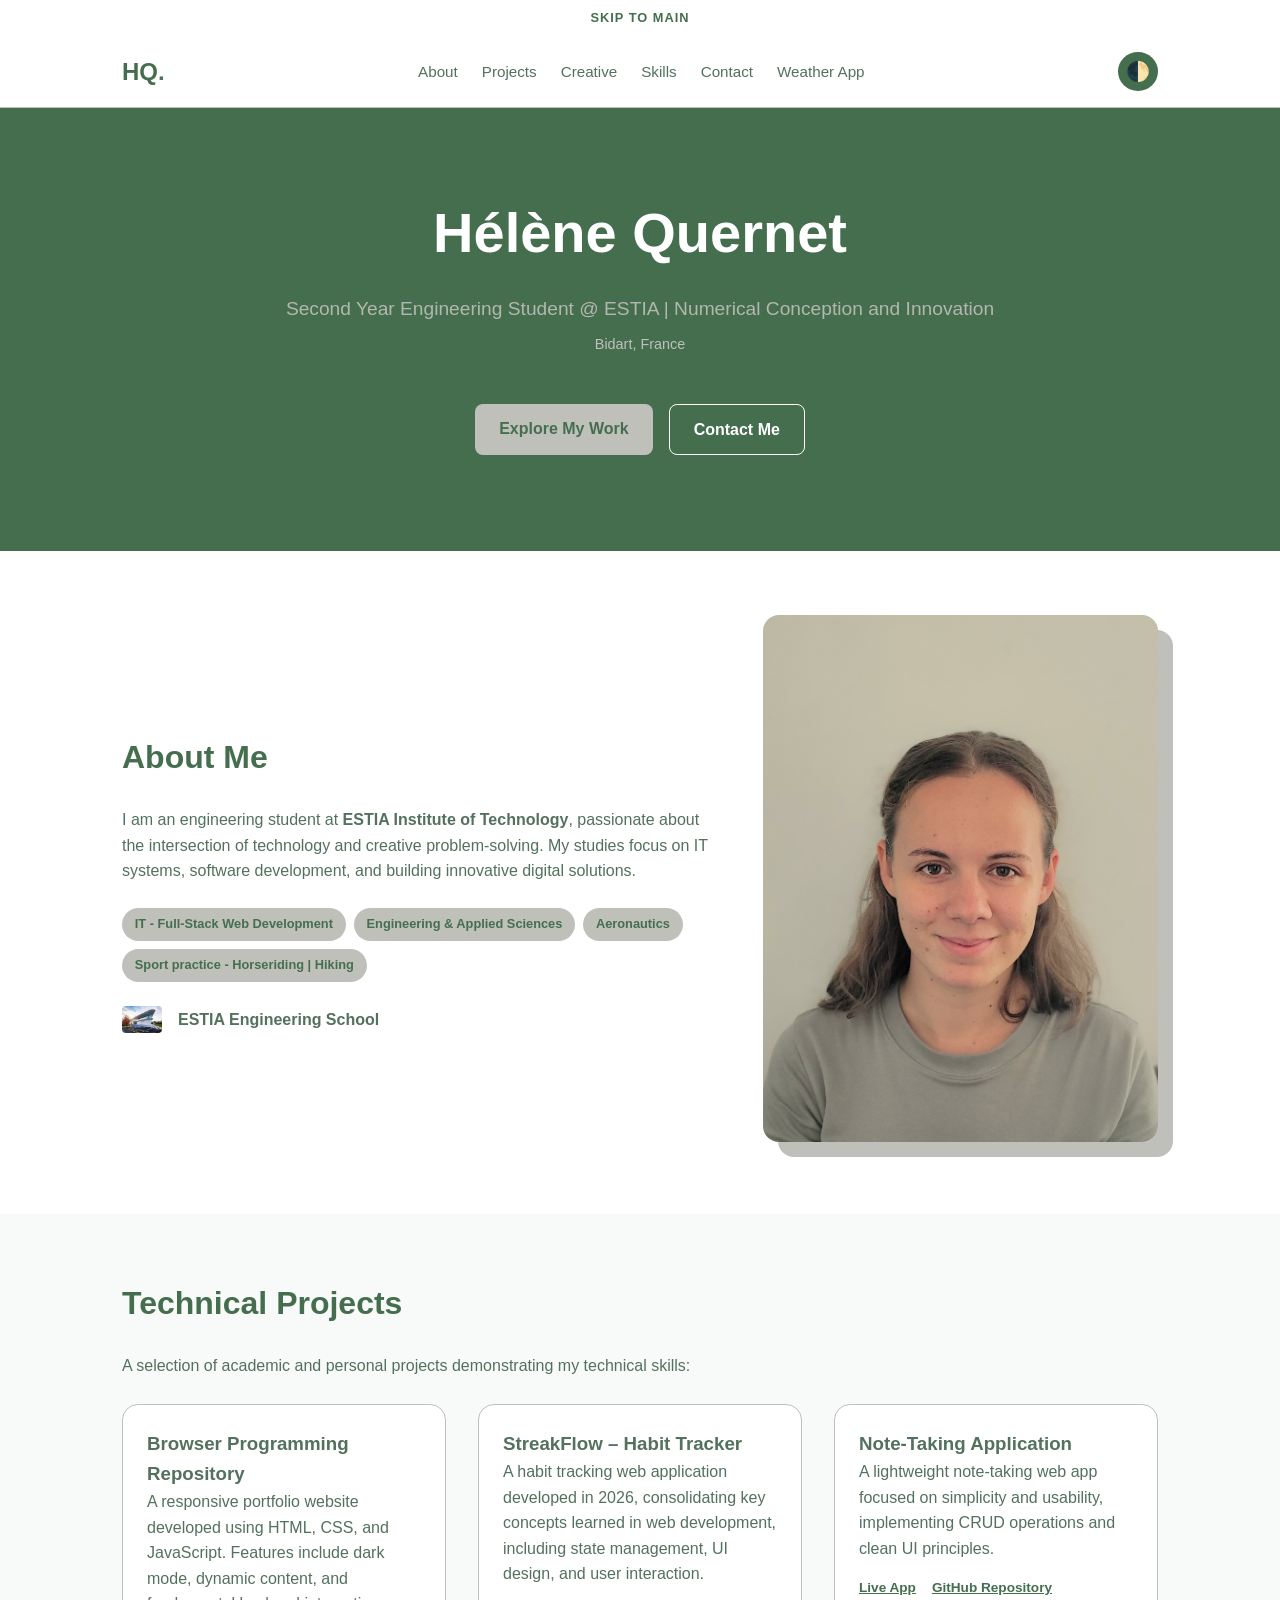
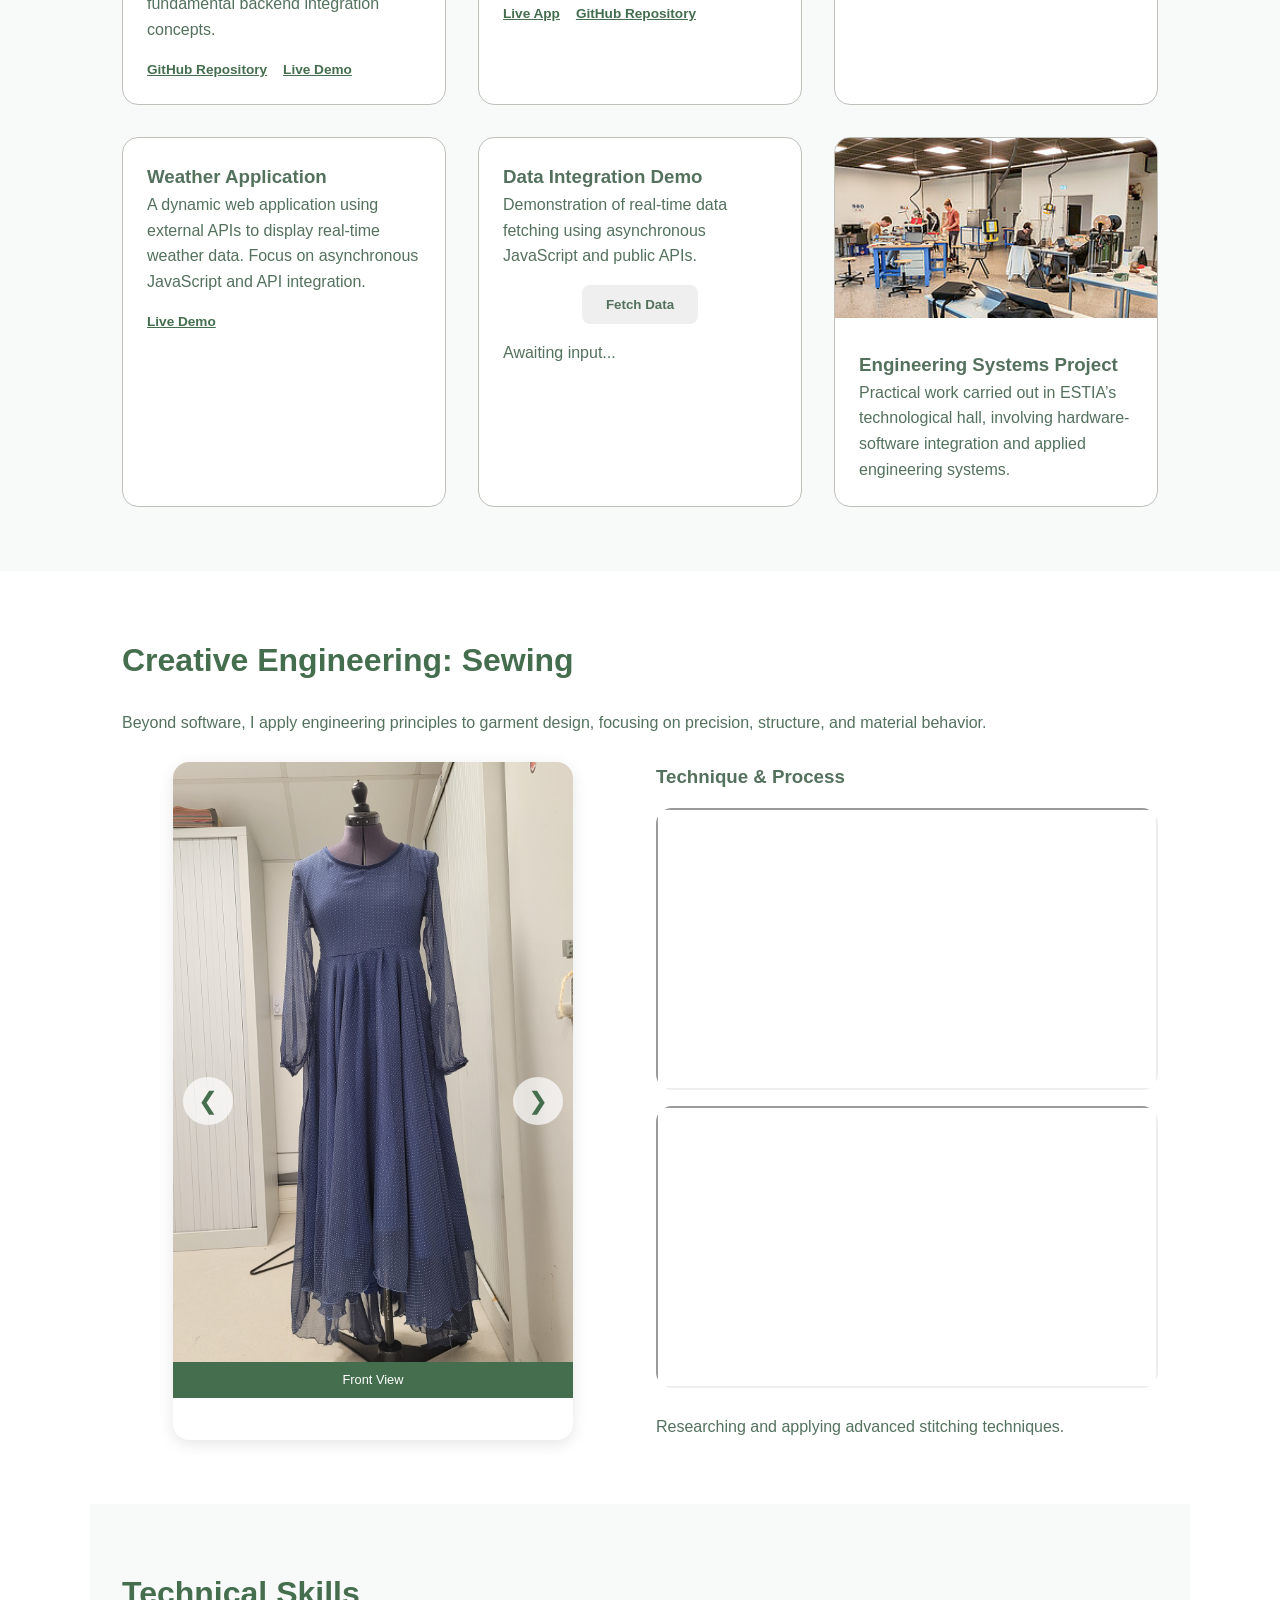
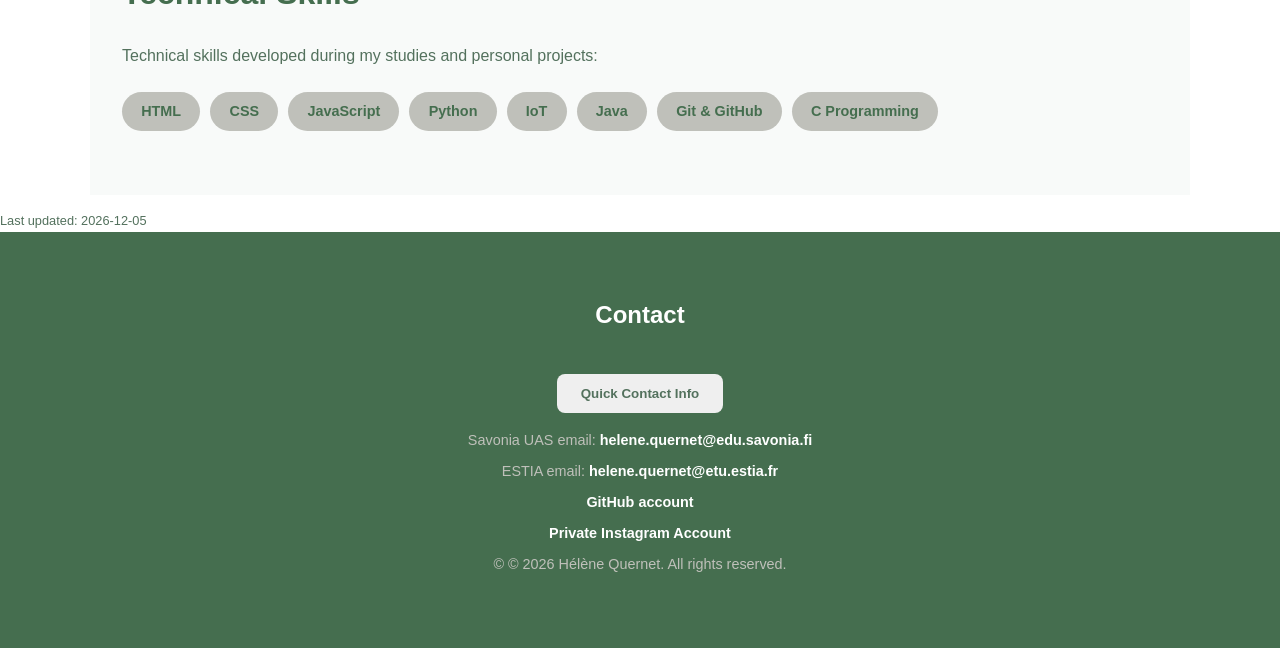
==== index.html @ babc6048 "complet portfoliot and weather app" ====
<!DOCTYPE html>
<html lang="en">
<head>
    <meta charset="UTF-8" />

    <meta name="viewport" content="width=device-width, initial-scale=1.0">

    <meta name="description" content="Portfolio of Hélène Quernet, Engineering student specializing in IT at ESTIA, France. Showcasing academic projects, software development, and creative work.">
    <meta name="author" content="Hélène Quernet">
    <meta name="keywords" content="engineering, IT, portfolio, software development, ESTIA, France">
    
    <link rel="stylesheet" href="style.css" />

    <title>Hélène Quernet - Portfolio</title>

</head>

<body>

    <a id="skipper" href="#main">Skip to Main</a>

    <nav class="navbar">
        <div class="nav-container">
            <a href="#" class="logo">HQ<span>.</span></a>
            <ul class="nav-links">
                <li><a href="#about">About</a></li>
                <li><a href="#projects">Projects</a></li>
                <li><a href="#creative">Creative</a></li>
                <li><a href="#skills">Skills</a></li>
                <li><a href="#contact">Contact</a></li>
                <li><a href="weather.html" class="nav-btn">Weather App</a></li>
            </ul>
            <button id="theme-toggle" aria-label="Toggle Dark Mode">
                <span class="mode-icon">🌓</span>
            </button>
        </div>
    </nav>

    <header class="hero">
        <div class="hero-content">
            <h1 class="fade-in">Hélène Quernet</h1>
            <p class="hero-subtitle">Second Year Engineering Student @ ESTIA | Numerical Conception and Innovation</p>
            <p class="hero-location">Bidart, France</p>
            <div class="hero-cta">
                <a href="#projects" class="btn btn-primary">Explore My Work</a>
                <a href="#contact" class="btn btn-secondary">Contact Me</a>
            </div>
        </div>
    </header>

    <main id="main">

        <!-- About Section -->
        <section id="about" class="container">
            <div class="section-grid">
                <div class="about-text">
                    <h2 class="section-title">About Me</h2>
                    <p>I am an engineering student at <strong>ESTIA Institute of Technology</strong>, passionate about the intersection of technology and creative problem-solving. My studies focus on IT systems, software development, and building innovative digital solutions.</p>
                    
                    <div class="interests-tags">
                        <span class="tag">IT - Full-Stack Web Development</span>
                        <span class="tag">Engineering & Applied Sciences</span>
                        <span class="tag">Aeronautics</span>
                        <span class="tag">Sport practice - Horseriding | Hiking</span>
                    </div>

                    <div class="education-info">
                        <a href="https://www.estia.fr/" target="_blank" class="school-link">
                            <img src="img/estia.jpeg" alt="ESTIA Logo" class="mini-logo">
                            <span>ESTIA Engineering School</span>
                        </a>
                    </div>
                </div>
                <div class="about-image">
                    <figure class="profile-frame">
                        <img src="img/profile.jpg" alt="Hélène Quernet - Professional Portrait">
                    </figure>
                </div>
            </div>
        </section>

        <!-- Projects Section (Technical) -->
        <section id="projects" class="bg-light">
            <div class="container">
                <h2 class="section-title">Technical Projects</h2>
                <p>A selection of academic and personal projects demonstrating my technical skills:</p><br>
                <div class="project-grid">
                    
                    <!-- GitHub Project -->
                    <article class="project-card">
                        <div class="project-info">
                            <h3>Browser Programming Repository</h3>
                            <p>A responsive portfolio website developed using HTML, CSS, and JavaScript. Features include dark mode, dynamic content, and fundamental backend integration concepts.</p>
                            <div class="project-links">
                                <a href="https://github.com/HeleneQ/browser-programming.git" class="link">GitHub Repository</a>
                                <a href="https://heleneq.github.io/browser-programming/" class="link">Live Demo</a>
                            </div>
                        </div>
                    </article>

                    <article class="project-card">
                        <div class="project-info">
                            <h3>StreakFlow – Habit Tracker</h3>
                            <p>A habit tracking web application developed in 2026, consolidating key concepts learned in web development, including state management, UI design, and user interaction.</p>
                            <div class="project-links">
                                <a href="https://streakflow-bay.vercel.app/" class="link">Live App</a>
                                <a href="https://github.com/HeleneQ/streakflow.git" class="link">GitHub Repository</a>
                            </div>
                        </div>
                    </article>

                    <article class="project-card">
                        <div class="project-info">
                            <h3>Note-Taking Application</h3>
                            <p>A lightweight note-taking web app focused on simplicity and usability, implementing CRUD operations and clean UI principles.</p>
                            <div class="project-links">
                                <a href="https://note-app-azure-phi.vercel.app/" class="link">Live App</a>
                                <a href="https://github.com/HeleneQ/note-app.git" class="link">GitHub Repository</a>
                            </div>
                        </div>
                    </article>

                    <article class="project-card">
                        <div class="project-info">
                            <h3>Weather Application</h3>
                            <p>A dynamic web application using external APIs to display real-time weather data. Focus on asynchronous JavaScript and API integration.</p>
                            <div class="project-links">
                                <a href="weather.html" class="link">Live Demo</a>
                            </div>
                        </div>
                    </article>

                    <!-- API Demo Project -->
                    <article class="project-card" id="data_demo">
                        <div class="project-info">
                            <h3>Data Integration Demo</h3>
                            <p>Demonstration of real-time data fetching using asynchronous JavaScript and public APIs.</p>
                            <button id="load_data" class="btn btn-data">Fetch Data</button>
                            <div id="output_container">
                                <p id="output_data">Awaiting input...</p>
                            </div>
                        </div>
                    </article>

                    <!-- Workspace/Engineering -->
                    <article class="project-card">
                        <img src="img/technological-hall.jpg" alt="Engineering workspace" class="card-img">
                        <div class="project-info">
                            <h3>Engineering Systems Project</h3>
                            <p>Practical work carried out in ESTIA’s technological hall, involving hardware-software integration and applied engineering systems.</p>
                        </div>
                    </article>
                </div>
            </div>
        </section>

        <!-- Creative Section (Sewing) -->
        <section id="creative" class="container">
            <h2 class="section-title">Creative Engineering: Sewing</h2>
            <p class="section-subtitle">Beyond software, I apply engineering principles to garment design, focusing on precision, structure, and material behavior.</p><br>
            
            <div class="creative-grid">
                <div class="carousel-container">
                    <div class="carousel-track">
                        <figure class="carousel-slide">
                            <img src="img/dress-front.jpg" alt="Custom polka dot dress - front view">
                            <figcaption>Front View</figcaption>
                        </figure>
                        <figure class="carousel-slide">
                            <img src="img/dress-left.jpg" alt="Custom polka dot dress - side detail">
                            <figcaption>Side Detail</figcaption>
                        </figure>
                        <figure class="carousel-slide">
                            <img src="img/dress-model.jpg" alt="Dress technical patern">
                            <figcaption>Technical Pattern</figcaption>
                        </figure>
                    </div>
                    
                    <!-- Carousel Navigation -->
                    <button class="carousel-btn prev" aria-label="Previous image">❮</button>
                    <button class="carousel-btn next" aria-label="Next image">❯</button>
                </div>
                
                <div class="video-showcase">
                    <h3>Technique & Process</h3>
                    <div class="video-wrapper">
                        <iframe src="https://www.youtube.com/embed/09NK2KpUlWE" title="Sewing Techniques: Biais" allowfullscreen></iframe>
                    </div>
                    <div class="video-wrapper">
                        <iframe src="https://www.youtube.com/embed/YX8mxEx_1k8" title="Sewing Techniques: Skirt" allowfullscreen></iframe>
                    </div>
                    <br><p class="caption">Researching and applying advanced stitching techniques.</p>
                </div>
            </div>
        </section>

    </main>

    <footer id="contact">
        <h2>Contact</h2>
        <button id="contact-btn" class="btn btn-contact">Quick Contact Info</button>
        <p>Savonia UAS email: <a href="mailto:helene.quernet@edu.savonia.fi">helene.quernet@edu.savonia.fi</a></p>
        <p>ESTIA email: <a href="mailto:helene.quernet@etu.estia.fr">helene.quernet@etu.estia.fr</a></p>
        <p><a href="https://github.com/HeleneQ">GitHub account</a></p>
        <p><a href="https://www.instagram.com/lelene.qrnt/">Private Instagram Account</a></p>
        <p>&copy; © 2026 Hélène Quernet. All rights reserved.</p>
    </footer>

    <script src="script.js"></script>

</body>
</html>
---- style.css ----
:root {
  --main-text: rgb(83, 113, 93);
  --main-back-color: rgb(69, 110, 79);
  --clear-text: rgb(191, 192, 186);
  --dark: rgb(20, 20, 30);
  --dark-text: rgb(200, 200, 210);
  --border: rgb(80, 80, 100);
  --white: #ffffff;
  --transition: all 0.3s ease;
}

* {
  box-sizing: border-box;
  margin: 0;
  padding: 0;
}

html {
  scroll-behavior: smooth;
}

body {
  font-family: 'Inter', -apple-system, BlinkMacSystemFont, "Segoe UI", Roboto, Helvetica, sans-serif;
  line-height: 1.6;
  color: var(--main-text);
  background-color: var(--white);
  transition: var(--transition);
}


#skipper {
  display: block;
  width: 100%;
  background: var(--white);
  color: var(--main-back-color);
  text-align: center;
  padding: 0.5rem 0;
  text-decoration: none;
  font-weight: bold;
  font-size: 0.8rem;
  text-transform: uppercase;
  letter-spacing: 1px;
  /*border-bottom: 2px solid var(--main-back-color);*/
  transition: var(--transition);
}

#skipper:hover {
  background: var(--main-back-color);
  color: var(--white);
}

/*Nav*/

.navbar {
  background: var(--white);
  border-bottom: 1px solid var(--clear-text);
  padding: 1rem 0;
  position: sticky;
  top: 0;
  z-index: 100;
  transition: var(--transition);
}

.nav-container {
  max-width: 1100px;
  margin: 0 auto;
  display: flex;
  justify-content: space-between;
  align-items: center;
  padding: 0 2rem;
}

.logo {
  font-size: 1.5rem;
  font-weight: 700;
  text-decoration: none;
  color: var(--main-back-color);
}

.logo span { 
    color: var(--main-text);
}

.nav-links {
  display: flex;
  list-style: none;
  gap: 1.5rem;
  align-items: center;
}

.nav-links a {
  text-decoration: none;
  color: var(--main-text);
  font-weight: 500;
  font-size: 0.95rem;
  transition: var(--transition);
}

.nav-links a:hover {
    color: var(--main-back-color);
}

/*Hero section*/

.hero {
  background: var(--main-back-color);
  color: var(--clear-text);
  padding: 5rem 2rem;
  text-align: center;
}

.hero h1 {
  font-size: 3.5rem;
  color: var(--white);
  margin-bottom: 1rem;
}

.hero-subtitle {
  font-size: 1.2rem;
  margin-bottom: 0.5rem;
  opacity: 0.9;
}

.hero-location {
    font-size: 0.9rem;
    margin-bottom: 2rem;
}

.hero-cta {
  display: flex;
  justify-content: center;
  gap: 1rem;
}

/*Btns*/

.btn {
  padding: 0.75rem 1.5rem;
  border-radius: 0.5rem;
  text-decoration: none;
  font-weight: 600;
  transition: var(--transition);
  display: inline-block;
  cursor: pointer;
  border: none;
  margin: 1rem 0;
  color:var(--main-text);
}

.btn-data {
  padding: 0.75rem 1.5rem;
  border-radius: 0.5rem;
  text-decoration: none;
  font-weight: 600;
  transition: var(--transition);
  display: block;
  cursor: pointer;
  border: none;
  margin: 1rem auto;
  color:var(--main-text);
}

.btn-primary {
  background: var(--clear-text);
  color: var(--main-back-color);
}

.btn-primary:hover {
  background: var(--white);
  transform: translateY(-2px);
}

.btn-secondary {
  background: transparent;
  color: var(--white);
  border: 1px solid var(--white);
}

.btn-secondary:hover {
  background: rgba(255, 255, 255, 0.1);
}

/*main*/

.container {
  max-width: 1100px;
  margin: 0 auto;
  padding: 4rem 2rem;
}

.section-title {
  font-size: 2rem;
  color: var(--main-back-color);
  margin-bottom: 1.5rem;
}

.bg-light {
    background-color: #f8faf9;
}

/*section grid*/

.section-grid {
  display: grid;
  grid-template-columns: 1.2fr 0.8fr;
  gap: 3rem;
  align-items: center;
}

.interests-tags {
  margin: 1.5rem 0;
  display: flex;
  flex-wrap: wrap;
  gap: 0.5rem;
}

.tag {
  background: var(--clear-text);
  color: var(--main-back-color);
  padding: 0.4rem 0.8rem;
  border-radius: 2rem;
  font-size: 0.8rem;
  font-weight: 600;
}

.school-link {
  display: flex;
  align-items: center;
  gap: 1rem;
  text-decoration: none;
  color: var(--main-text);
  font-weight: 600;
}

.mini-logo {
    width: 40px;
    border-radius: 4px;
}

.profile-frame img {
  width: 100%;
  border-radius: 1rem;
  box-shadow: 15px 15px 0 var(--clear-text);
}

/*projects cards*/

.project-grid {
  display: grid;
  grid-template-columns: repeat(auto-fit, minmax(300px, 1fr));
  gap: 2rem;
}

.project-card {
  background: var(--white);
  border: 1px solid var(--clear-text);
  border-radius: 1rem;
  overflow: hidden;
  transition: var(--transition);
}

.project-card:hover {
  transform: translateY(-5px);
  box-shadow: 0 10px 20px rgba(0,0,0,0.05);
}

.card-img {
  width: 100%;
  height: 180px;
  object-fit: cover;
}

.project-info {
    padding: 1.5rem;
}

.project-links {
  margin-top: 1rem;
  display: flex;
  gap: 1rem;
}

.project-links a {
  font-size: 0.85rem;
  color: var(--main-back-color);
  font-weight: bold;
}

/*creative section*/

.creative-grid {
  display: grid;
  grid-template-columns: 1fr 1fr;
  gap: 2rem;
}

.carousel-container {
    position: relative;
    width: 100%;
    max-width: 400px; /* Adjust to fit your portrait images */
    margin: 0 auto;
    overflow: hidden;
    border-radius: 1rem;
    background: var(--bg-light);
    box-shadow: 0 4px 15px rgba(0,0,0,0.1);
}

.carousel-track {
    display: flex;
    transition: transform 0.5s ease-in-out;
    min-width: 100%;
    flex-shrink: 0;
}

.carousel-slide {
    min-width: 100%;
    text-align: center;
}

.carousel-slide img {
  width: 100%;
  aspect-ratio: 2 / 3;
  object-fit: cover;
  display: block;
}

.carousel-slide figcaption {
  background: var(--main-back-color);
  color: var(--white);
  padding: 0.5rem;
  font-size: 0.8rem;
}

.carousel-btn {
  position: absolute;
  top: 50%;
  transform: translateY(-50%);
  background: rgba(255, 255, 255, 0.7);
  color: var(--main-back-color);
  border: none;
  padding: 10px 15px;
  cursor: pointer;
  font-size: 1.5rem;
  border-radius: 50%;
  z-index: 10;
  transition: var(--transition);
}

.carousel-btn:hover {
  background: var(--main-back-color);
  color: var(--white);
}

.carousel-btn.prev {
  left: 10px;
}

.carousel-btn.next {
  right: 10px;
}

.video-wrapper {
  position: relative;
  padding-bottom: 56.25%; 
  height: 0;
  overflow: hidden;
  border-radius: 1rem;
  margin-top: 1rem;
}

.video-wrapper iframe {
  position: absolute;
  top: 0; left: 0; width: 100%; height: 100%;
}

/*skill section*/

.skills-list-dynamic {
  list-style: none;
  display: flex;
  flex-wrap: wrap;
  gap: 10px;
  margin-top: 1.5rem;
  padding: 0;
}

.skills-list-dynamic li {
  background: var(--clear-text);
  color: var(--main-back-color);
  padding: 0.5rem 1.2rem;
  border-radius: 2rem;
  font-size: 0.9rem;
  font-weight: 600;
  transition: var(--transition);
}

.skills-list-dynamic li:hover {
  transform: scale(1.05);
  background: var(--main-back-color);
  color: var(--white);
}

/*footer*/

footer {
  background: var(--main-back-color);
  color: var(--clear-text);
  padding: 4rem 2rem;
  text-align: center;
}

footer h2 {
    color: var(--white);
    margin-bottom: 1.5rem;
}

footer p {
    margin-bottom: 0.5rem;
    font-size: 0.9rem;
}

footer a {
    color: var(--white);
    text-decoration: none;
    font-weight: bold;
}

footer a:hover {
    text-decoration: underline;
}

/*weather*/

#weatherBox {
  max-width: 400px;
  padding: 2rem;
}

#input-info {
  font-size: 0.85rem;
  margin-bottom: 1rem;
}

#cityInput {
  width: 100%;
  padding: 0.8rem;
  border-radius: 0.5rem;
  border: 1px solid var(--clear-text);
  margin-bottom: 1rem;
}

/*theme toggle*/

#theme-toggle {
  background: var(--main-back-color);
  color: var(--white);
  border: none;
  padding: 0.5rem;
  border-radius: 100%;
  cursor: pointer;
  font-size: 1.2rem;
  transition: var(--transition);
}

/*dark mode*/

body.dark-mode .btn-contact{
  color:var(--dark);
}

body.dark-mode .btn-weather{
  color:#252538;
}

body.dark-mode {
  background-color: var(--dark);
  color: var(--dark-text);
}

body.dark-mode .navbar {
  background: var(--dark);
  border-bottom-color: var(--border);
}

body.dark-mode .nav-links a, 
body.dark-mode .logo,
body.dark-mode .section-title,
body.dark-mode .school-link {
  color: var(--dark-text);
}

body.dark-mode .bg-light {
    background-color: #1a1a2e;
}

body.dark-mode .project-card {
  background: #252538;
  border-color: var(--border);
}

body.dark-mode .tag {
  background: var(--border);
  color: var(--dark-text);
}

body.dark-mode footer {
    background: #161625;
}

body.dark-mode #skipper {
    background: var(--dark);
    color:var(--white);
}

body.dark-mode #skipper:hover {
  background: var(--dark-text);
  color: var(--dark);
}

body.dark-mode .project-links a {
  color:var(--dark-text);
}

body.dark-mode .carousel-slide figcaption {
    background: var(--border);
}

body.dark-mode #theme-toggle {
  background: var(--dark-text);
}

body.dark-mode .logo span { 
    color: var(--dark-text);
}

body.dark-mode .skills-list-dynamic li {
    background: var(--border);
    color: var(--dark-text);
}

body.dark-mode .skills-list-dynamic li:hover {
    background: var(--white);
    color: var(--dark);
}
body.dark-mode .btn-data {
  color:var(--dark);
}

body.dark-mode #cityInput {
    background: #252538;
    color: var(--dark-text);
    border-color: var(--border);
}

body.dark-mode #weatherBox {
    background: #252538;
}

body.dark-mode #weatherBox h2 {
    color: var(--dark-text) !important;
}
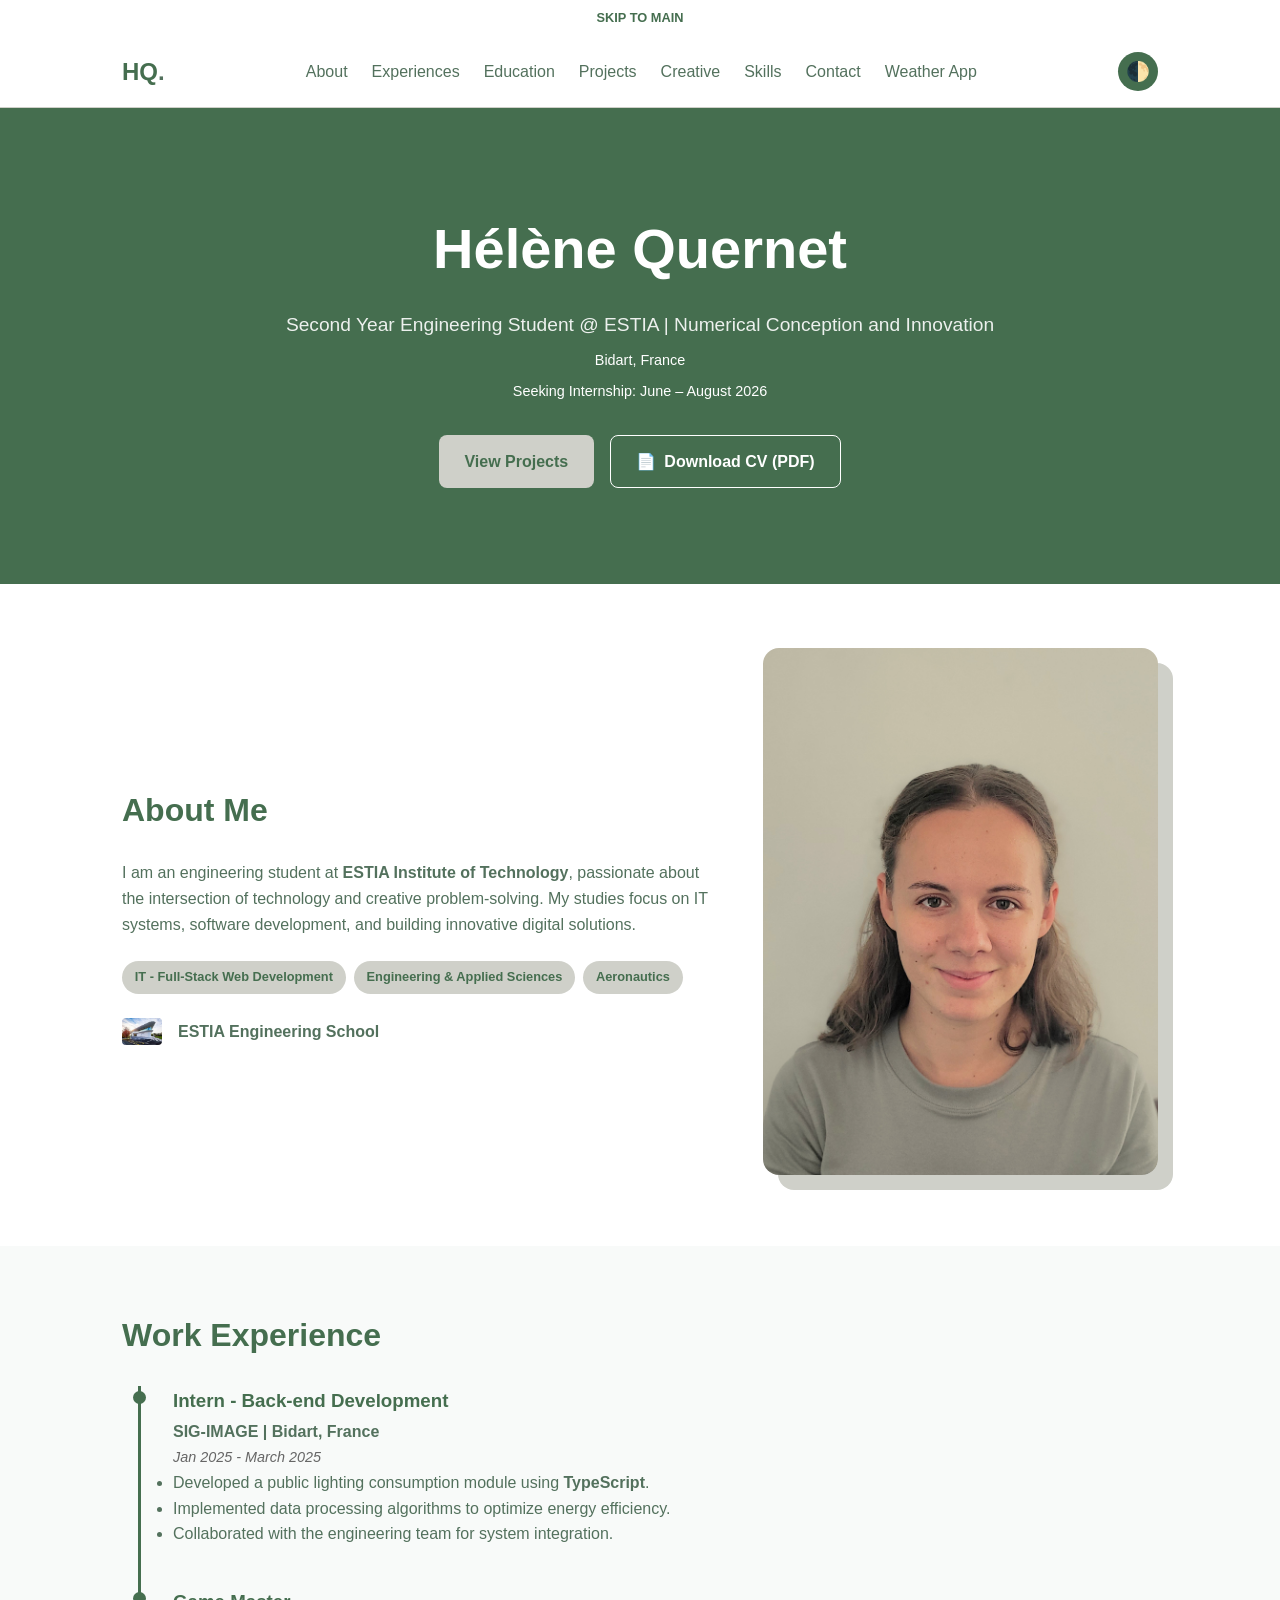
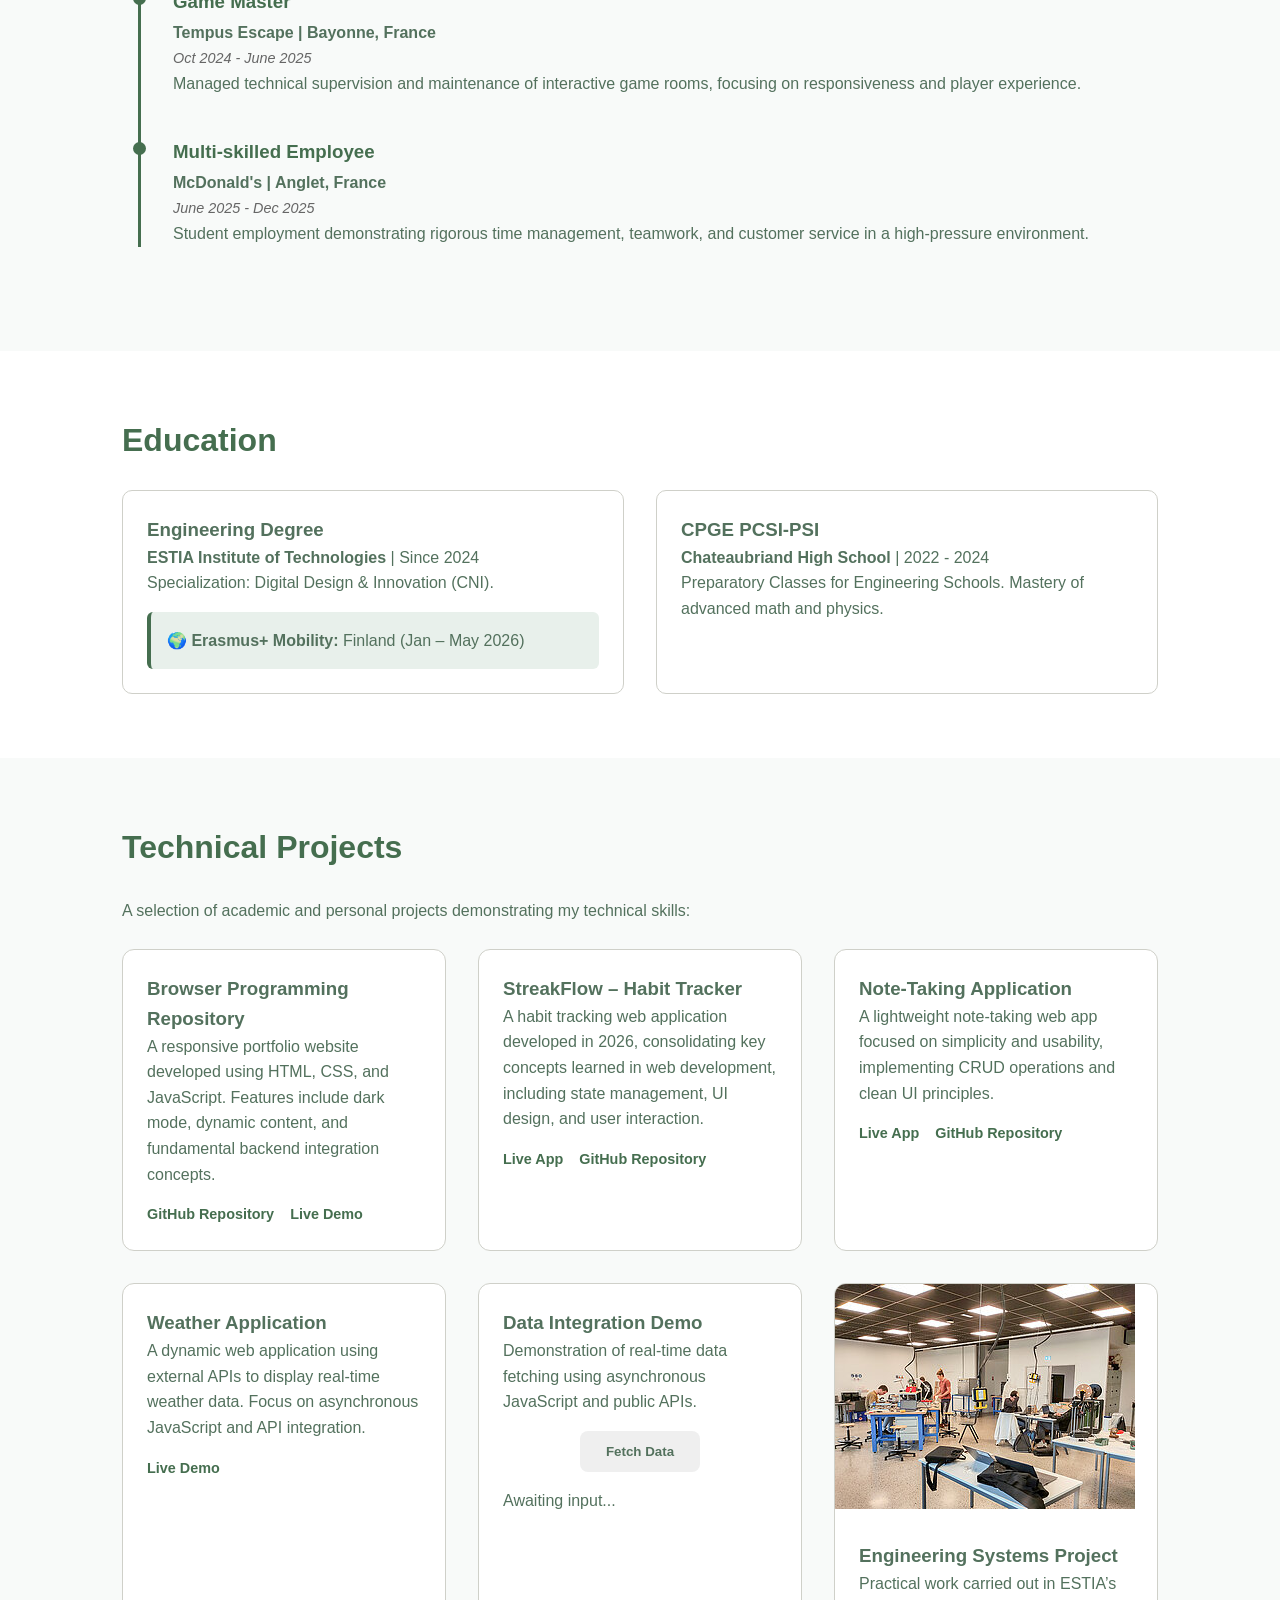
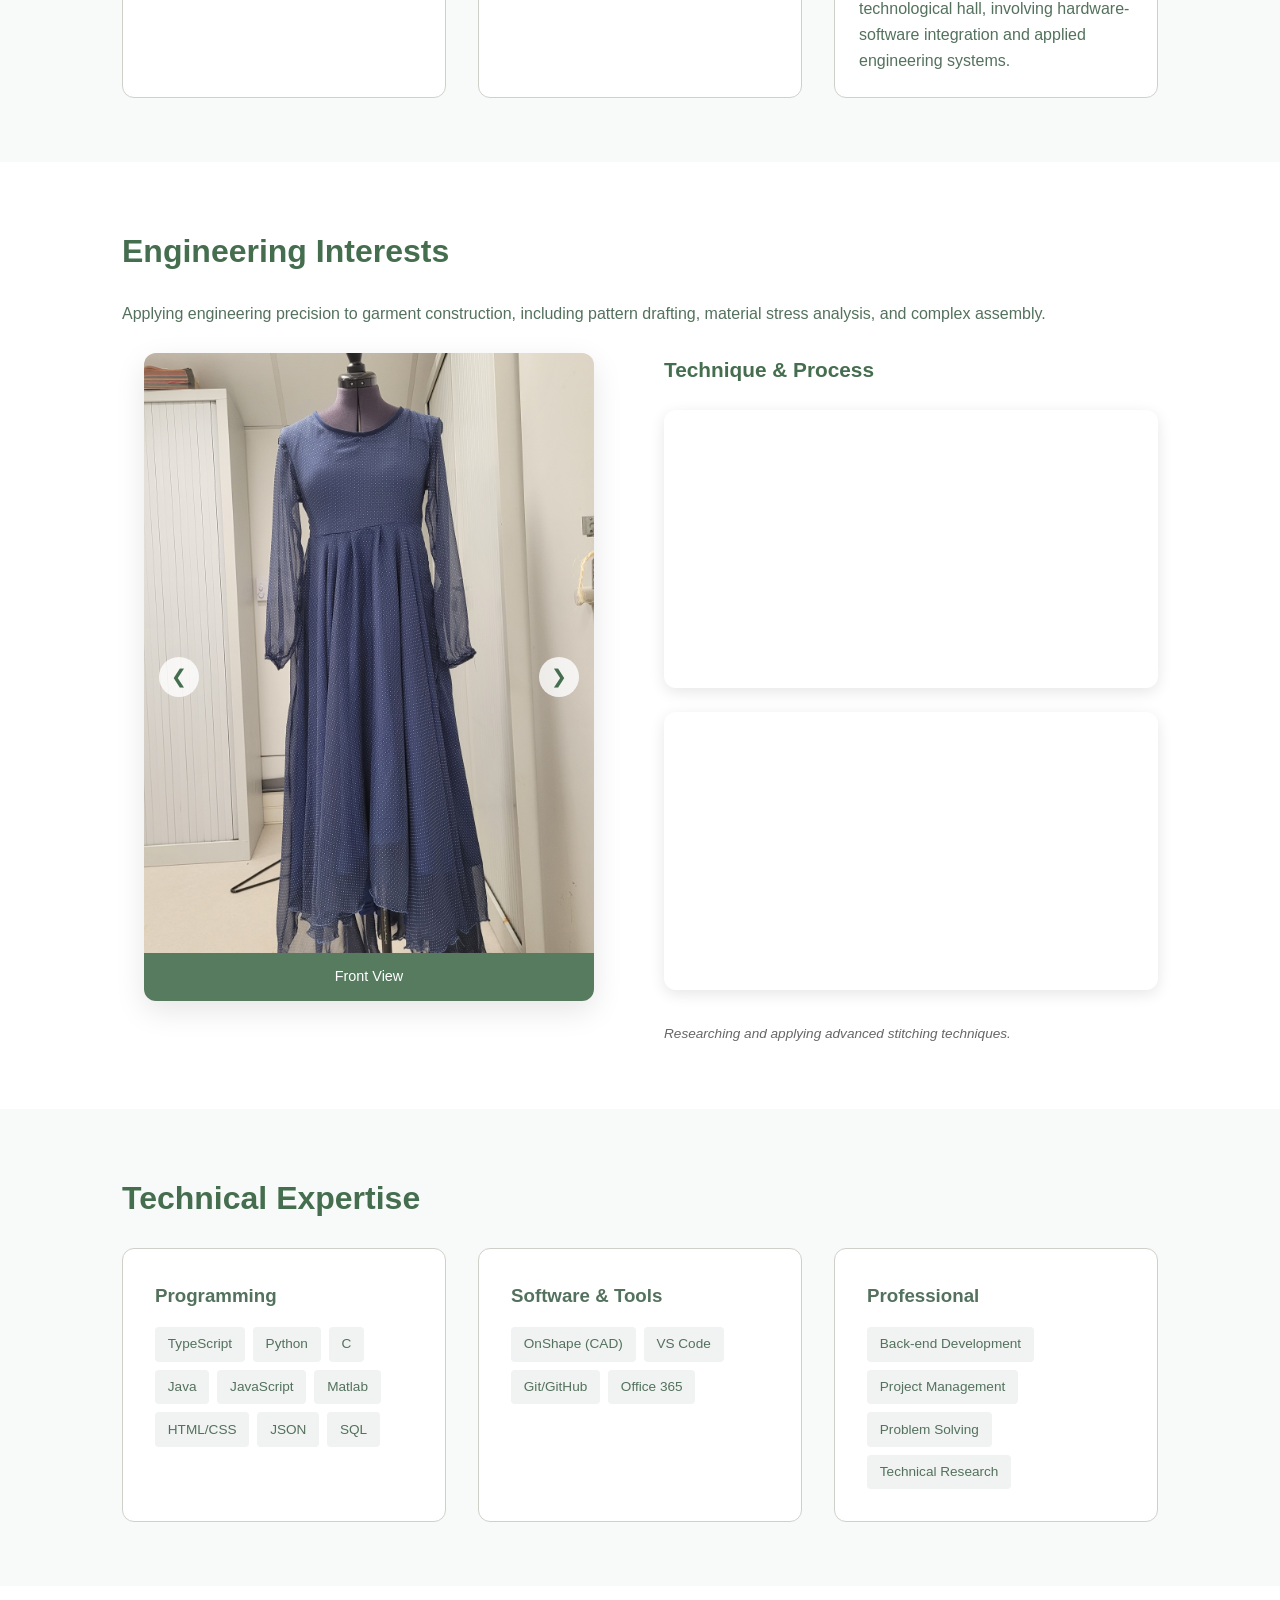
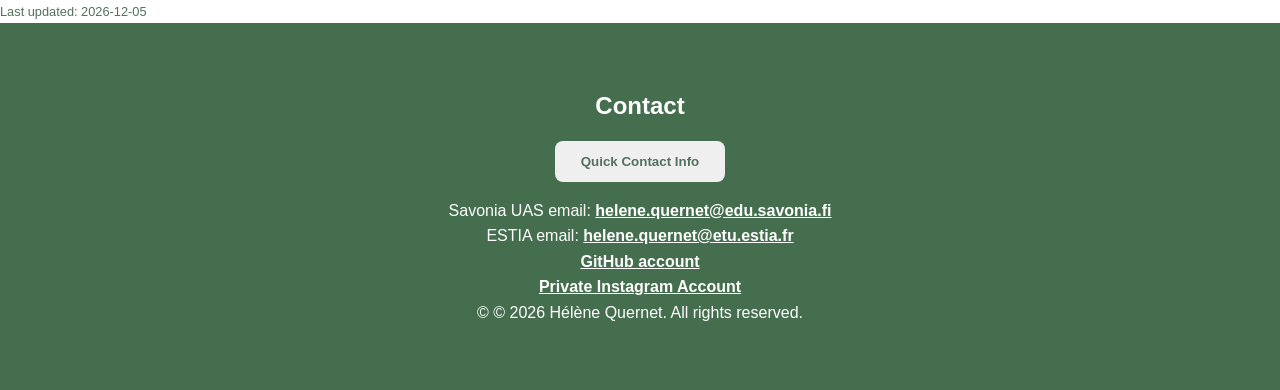
==== commit 88c25a14: "updated portfolio for professional use" ====
--- a/index.html
+++ b/index.html
@@ -24,6 +24,8 @@
             <a href="#" class="logo">HQ<span>.</span></a>
             <ul class="nav-links">
                 <li><a href="#about">About</a></li>
+                <li><a href="#experience">Experiences</a></li>
+                <li><a href="#school">Education</a></li>
                 <li><a href="#projects">Projects</a></li>
                 <li><a href="#creative">Creative</a></li>
                 <li><a href="#skills">Skills</a></li>
@@ -41,9 +43,12 @@
             <h1 class="fade-in">Hélène Quernet</h1>
             <p class="hero-subtitle">Second Year Engineering Student @ ESTIA | Numerical Conception and Innovation</p>
             <p class="hero-location">Bidart, France</p>
+            <p class="hero-location">Seeking Internship: June – August 2026</p>
             <div class="hero-cta">
-                <a href="#projects" class="btn btn-primary">Explore My Work</a>
-                <a href="#contact" class="btn btn-secondary">Contact Me</a>
+                <a href="#projects" class="btn btn-primary">View Projects</a>
+                <a href="CV_en_2026-05-05_HQ.pdf" class="btn btn-secondary" download>
+                    <span class="icon">📄</span> Download CV (PDF)
+                </a>
             </div>
         </div>
     </header>
@@ -61,7 +66,7 @@
                         <span class="tag">IT - Full-Stack Web Development</span>
                         <span class="tag">Engineering & Applied Sciences</span>
                         <span class="tag">Aeronautics</span>
-                        <span class="tag">Sport practice - Horseriding | Hiking</span>
+                        <!-- <span class="tag">Sport practice - Horseriding | Hiking</span> -->
                     </div>
 
                     <div class="education-info">
@@ -75,6 +80,71 @@
                     <figure class="profile-frame">
                         <img src="img/profile.jpg" alt="Hélène Quernet - Professional Portrait">
                     </figure>
+                </div>
+            </div>
+        </section>
+
+
+        <!-- Experiences section (Professional) -->
+        <section id="experience" class="bg-light">
+           <div class="container">
+            <h2 class="section-title">Work Experience</h2>
+            <div class="experience-timeline">
+
+                <!-- internship sig -->
+                <div class="exp-item">
+                    <div class="exp-header">
+                        <h3>Intern - Back-end Development</h3>
+                        <span class="exp-company">SIG-IMAGE | Bidart, France</span>
+                        <span class="exp-date">Jan 2025 - March 2025</span>
+                    </div>
+                    <ul>
+                        <li>Developed a public lighting consumption module using <strong>TypeScript</strong>.</li>
+                        <li>Implemented data processing algorithms to optimize energy efficiency.</li>
+                        <li>Collaborated with the engineering team for system integration.</li>
+                    </ul>
+                </div>
+
+                <!-- game master -->
+                 <div class="exp-item">
+                    <div class="exp-header">
+                        <h3>Game Master</h3>
+                        <span class="exp-company">Tempus Escape | Bayonne, France</span>
+                        <span class="exp-date">Oct 2024 - June 2025</span>
+                    </div>
+                    <p>Managed technical supervision and maintenance of interactive game rooms, focusing on responsiveness and player experience.</p>
+                </div>
+
+                <!-- McDonald's -->
+                <div class="exp-item">
+                    <div class="exp-header">
+                        <h3>Multi-skilled Employee</h3>
+                        <span class="exp-company">McDonald's | Anglet, France</span>
+                        <span class="exp-date">June 2025 - Dec 2025</span>
+                    </div>
+                    <p>Student employment demonstrating rigorous time management, teamwork, and customer service in a high-pressure environment.</p>
+                </div>
+
+            </div>
+        </div>
+        </section>
+
+        <!-- education -->
+        <section id="school" class="container">
+            <h2 class="section-title">Education</h2>
+            <div class="education-grid">
+                <div class="edu-item">
+                    <h3>Engineering Degree</h3>
+                    <p><strong>ESTIA Institute of Technologies</strong> | Since 2024</p>
+                    <p>Specialization: Digital Design & Innovation (CNI).</p>
+                    <div class="highlight-box">
+                        <strong>🌍 Erasmus+ Mobility:</strong> Finland (Jan – May 2026)
+                    </div>
+                </div>
+                <div class="edu-item">
+                    <h3>CPGE PCSI-PSI</h3>
+                    <p><strong>Chateaubriand High School</strong> | 2022 - 2024</p>
+                    <p>Preparatory Classes for Engineering Schools. Mastery of advanced math and physics.</p>
                 </div>
             </div>
         </section>
@@ -156,8 +226,8 @@
 
         <!-- Creative Section (Sewing) -->
         <section id="creative" class="container">
-            <h2 class="section-title">Creative Engineering: Sewing</h2>
-            <p class="section-subtitle">Beyond software, I apply engineering principles to garment design, focusing on precision, structure, and material behavior.</p><br>
+            <h2 class="section-title">Engineering Interests</h2>
+            <p class="section-subtitle">Applying engineering precision to garment construction, including pattern drafting, material stress analysis, and complex assembly.</p><br>
             
             <div class="creative-grid">
                 <div class="carousel-container">
@@ -194,6 +264,10 @@
             </div>
         </section>
 
+        <section id="skill" class="bg-light">
+            <div id="skills" class="container"></div>
+        </section>
+
     </main>
 
     <footer id="contact">
--- a/style.css
+++ b/style.css
@@ -1,11 +1,17 @@
 :root {
   --main-text: rgb(83, 113, 93);
   --main-back-color: rgb(69, 110, 79);
-  --clear-text: rgb(191, 192, 186);
-  --dark: rgb(20, 20, 30);
-  --dark-text: rgb(200, 200, 210);
-  --border: rgb(80, 80, 100);
+  --accent-color: #d35400; /* Professional Orange for CTA */
+  --clear-text: rgb(207, 208, 201);
+  --light-bg: #f8faf9;
   --white: #ffffff;
+  
+  /* Dark Mode Variables */
+  --dark-bg: rgb(20, 20, 30);
+  --dark-card: #252538;
+  --dark-text: rgb(182, 182, 189);
+  --dark-border: rgb(80, 80, 100);
+  
   --transition: all 0.3s ease;
 }
 
@@ -39,9 +45,6 @@
   font-weight: bold;
   font-size: 0.8rem;
   text-transform: uppercase;
-  letter-spacing: 1px;
-  /*border-bottom: 2px solid var(--main-back-color);*/
-  transition: var(--transition);
 }
 
 #skipper:hover {
@@ -70,6 +73,24 @@
   padding: 0 2rem;
 }
 
+.nav-links {
+  display: flex;
+  list-style: none;
+  gap: 1.5rem;
+  align-items: center;
+}
+
+.nav-links a {
+  text-decoration: none;
+  color: var(--main-text);
+  font-weight: 500;
+  transition: var(--transition);
+}
+
+.nav-links a:hover {
+  color: var(--main-back-color);
+}
+
 .logo {
   font-size: 1.5rem;
   font-weight: 700;
@@ -81,103 +102,79 @@
     color: var(--main-text);
 }
 
-.nav-links {
-  display: flex;
-  list-style: none;
-  gap: 1.5rem;
-  align-items: center;
-}
-
-.nav-links a {
-  text-decoration: none;
-  color: var(--main-text);
-  font-weight: 500;
-  font-size: 0.95rem;
-  transition: var(--transition);
-}
-
-.nav-links a:hover {
-    color: var(--main-back-color);
-}
 
 /*Hero section*/
 
 .hero {
   background: var(--main-back-color);
-  color: var(--clear-text);
-  padding: 5rem 2rem;
+  color: var(--white);
+  padding: 6rem 2rem;
   text-align: center;
 }
 
 .hero h1 {
   font-size: 3.5rem;
-  color: var(--white);
   margin-bottom: 1rem;
 }
 
 .hero-subtitle {
   font-size: 1.2rem;
-  margin-bottom: 0.5rem;
   opacity: 0.9;
 }
 
 .hero-location {
-    font-size: 0.9rem;
-    margin-bottom: 2rem;
+  font-size: 0.9rem;
+  margin-top: 0.5rem;
+  font-weight:300;
 }
 
 .hero-cta {
   display: flex;
   justify-content: center;
   gap: 1rem;
+  margin-top:2rem;
 }
 
 /*Btns*/
 
 .btn {
-  padding: 0.75rem 1.5rem;
+  padding: 0.8rem 1.6rem;
   border-radius: 0.5rem;
   text-decoration: none;
   font-weight: 600;
   transition: var(--transition);
-  display: inline-block;
   cursor: pointer;
   border: none;
-  margin: 1rem 0;
-  color:var(--main-text);
-}
-
-.btn-data {
-  padding: 0.75rem 1.5rem;
-  border-radius: 0.5rem;
-  text-decoration: none;
-  font-weight: 600;
-  transition: var(--transition);
-  display: block;
-  cursor: pointer;
-  border: none;
+  display: inline-flex;
+  align-items: center;
+  gap: 8px;
+}
+
+.btn-primary {
+  background: var(--clear-text);
+  color: var(--main-back-color);
+}
+
+.btn:hover {
+  transform: translateY(-3px);
+  box-shadow: 0 5px 15px rgba(0,0,0,0.2);
+}
+
+.btn-secondary {
+  background: transparent;
+  color: var(--white);
+  border: 1px solid var(--white);
+}
+
+.btn-cv {
+  background: var(--accent-color);
+  color: var(--white) !important;
+}
+
+.btn-data, .btn-contact{
+  display:block;
   margin: 1rem auto;
   color:var(--main-text);
-}
-
-.btn-primary {
-  background: var(--clear-text);
-  color: var(--main-back-color);
-}
-
-.btn-primary:hover {
-  background: var(--white);
-  transform: translateY(-2px);
-}
-
-.btn-secondary {
-  background: transparent;
-  color: var(--white);
-  border: 1px solid var(--white);
-}
-
-.btn-secondary:hover {
-  background: rgba(255, 255, 255, 0.1);
 }
 
 /*main*/
@@ -192,10 +189,11 @@
   font-size: 2rem;
   color: var(--main-back-color);
   margin-bottom: 1.5rem;
+  position:relative;
 }
 
 .bg-light {
-    background-color: #f8faf9;
+  background-color: var(--light-bg);
 }
 
 /*section grid*/
@@ -243,47 +241,103 @@
   box-shadow: 15px 15px 0 var(--clear-text);
 }
 
-/*projects cards*/
-
-.project-grid {
+/*exp*/
+.experience-timeline {
+  border-left: 3px solid var(--main-back-color);
+  padding-left: 2rem;
+  margin-left: 1rem;
+}
+
+.exp-item {
+  position: relative;
+  margin-bottom: 2.5rem;
+}
+
+.exp-item::before {
+  content: '';
+  position: absolute;
+  left: calc(-2rem - 8px);
+  top: 5px;
+  width: 13px;
+  height: 13px;
+  background: var(--main-back-color);
+  border-radius: 50%;
+}
+
+.exp-header h3 {
+  color: var(--main-back-color);
+  margin-bottom: 0.2rem;
+}
+
+.exp-company {
+  display: block;
+  font-weight: 700;
+}
+
+.exp-date { 
+  font-style: italic;
+  font-size: 0.9rem;
+  color: #666;
+}
+
+/*education*/
+
+.education-grid {
   display: grid;
   grid-template-columns: repeat(auto-fit, minmax(300px, 1fr));
   gap: 2rem;
 }
 
+.edu-item {
+  padding: 1.5rem;
+  border: 1px solid var(--clear-text);
+  border-radius: 10px;
+}
+
+.highlight-box {
+  background: #e8f0eb;
+  padding: 1rem;
+  border-radius: 6px;
+  margin-top: 1rem;
+  border-left: 4px solid var(--main-back-color);
+}
+
+/*projects cards*/
+
+.project-grid {
+  display: grid;
+  grid-template-columns: repeat(auto-fit, minmax(320px, 1fr));
+  gap: 2rem;
+}
+
 .project-card {
   background: var(--white);
   border: 1px solid var(--clear-text);
-  border-radius: 1rem;
+  border-radius: 12px;
   overflow: hidden;
   transition: var(--transition);
 }
 
 .project-card:hover {
-  transform: translateY(-5px);
-  box-shadow: 0 10px 20px rgba(0,0,0,0.05);
-}
-
-.card-img {
-  width: 100%;
-  height: 180px;
-  object-fit: cover;
-}
-
-.project-info {
-    padding: 1.5rem;
-}
-
-.project-links {
-  margin-top: 1rem;
-  display: flex;
-  gap: 1rem;
-}
-
-.project-links a {
-  font-size: 0.85rem;
-  color: var(--main-back-color);
-  font-weight: bold;
+  transform: translateY(-8px); 
+  box-shadow: 0 12px 24px rgba(0,0,0,0.1);
+}
+
+.project-info { 
+  padding: 1.5rem; 
+}
+
+.project-links { 
+  margin-top: 1rem; 
+  display: flex; 
+  gap: 1rem; 
+}
+
+.project-links a { 
+  font-weight: 700; 
+  color: var(--main-back-color); 
+  text-decoration: none; 
+  font-size: 0.9rem; 
 }
 
 /*creative section*/
@@ -291,59 +345,64 @@
 .creative-grid {
   display: grid;
   grid-template-columns: 1fr 1fr;
-  gap: 2rem;
+  gap: 3rem;
+  align-items: start;
 }
 
 .carousel-container {
-    position: relative;
-    width: 100%;
-    max-width: 400px; /* Adjust to fit your portrait images */
-    margin: 0 auto;
-    overflow: hidden;
-    border-radius: 1rem;
-    background: var(--bg-light);
-    box-shadow: 0 4px 15px rgba(0,0,0,0.1);
+  position: relative;
+  width: 100%;
+  max-width: 450px;
+  margin: 0 auto;
+  overflow: hidden;
+  border-radius: 12px;
+  box-shadow: 0 10px 30px rgba(0,0,0,0.1);
+  background: var(--light-bg);
 }
 
 .carousel-track {
-    display: flex;
-    transition: transform 0.5s ease-in-out;
-    min-width: 100%;
-    flex-shrink: 0;
+  display: flex;
+  transition: transform 0.5s cubic-bezier(0.4, 0, 0.2, 1);
 }
 
 .carousel-slide {
-    min-width: 100%;
-    text-align: center;
+  min-width: 100%;
+  position: relative;
 }
 
 .carousel-slide img {
   width: 100%;
-  aspect-ratio: 2 / 3;
+  aspect-ratio: 3 / 4; /* Portrait for clothing photos */
   object-fit: cover;
   display: block;
 }
 
 .carousel-slide figcaption {
-  background: var(--main-back-color);
-  color: var(--white);
-  padding: 0.5rem;
-  font-size: 0.8rem;
+  background: rgba(69, 110, 79, 0.9);
+  color: var(--white);
+  padding: 0.8rem;
+  text-align: center;
+  font-size: 0.9rem;
+  font-weight: 500;
 }
 
 .carousel-btn {
   position: absolute;
   top: 50%;
   transform: translateY(-50%);
-  background: rgba(255, 255, 255, 0.7);
+  background: rgba(255, 255, 255, 0.8);
   color: var(--main-back-color);
   border: none;
-  padding: 10px 15px;
+  width: 40px;
+  height: 40px;
   cursor: pointer;
-  font-size: 1.5rem;
+  font-size: 1.2rem;
   border-radius: 50%;
-  z-index: 10;
-  transition: var(--transition);
+  z-index: 5;
+  transition: var(--transition);
+  display: flex;
+  align-items: center;
+  justify-content: center;
 }
 
 .carousel-btn:hover {
@@ -351,77 +410,93 @@
   color: var(--white);
 }
 
-.carousel-btn.prev {
-  left: 10px;
-}
-
-.carousel-btn.next {
-  right: 10px;
+.carousel-btn.prev { 
+  left: 15px; 
+}
+
+.carousel-btn.next { 
+  right: 15px; 
+}
+
+.video-showcase h3 {
+  margin-bottom: 1.5rem;
+  font-size: 1.3rem;
+  color: var(--main-back-color);
 }
 
 .video-wrapper {
   position: relative;
-  padding-bottom: 56.25%; 
-  height: 0;
+  width: 100%;
+  aspect-ratio: 16 / 9;
+  border-radius: 12px;
   overflow: hidden;
-  border-radius: 1rem;
-  margin-top: 1rem;
+  margin-bottom: 1.5rem;
+  box-shadow: 0 4px 15px rgba(0,0,0,0.1);
 }
 
 .video-wrapper iframe {
   position: absolute;
-  top: 0; left: 0; width: 100%; height: 100%;
+  top: 0; left: 0; 
+  width: 100%; height: 100%;
+  border: none;
+}
+
+.video-showcase .caption {
+  font-size: 0.85rem;
+  font-style: italic;
+  color: #666;
+  margin-top: -1rem;
+}
+
+@media (max-width: 768px) {
+  .hero h1 { font-size: 2.5rem; }
+  .section-grid, .creative-grid { grid-template-columns: 1fr; }
+  .hero-cta { flex-direction: column; align-items: center; }
 }
 
 /*skill section*/
 
-.skills-list-dynamic {
+.skills-grid-professional {
+  display: grid;
+  grid-template-columns: repeat(auto-fit, minmax(280px, 1fr));
+  gap: 2rem;
+}
+
+.skill-category-card {
+  background: var(--white);
+  padding: 2rem;
+  border-radius: 12px;
+  border: 1px solid var(--clear-text);
+  transition: var(--transition);
+}
+
+.professional-skills-list {
   list-style: none;
   display: flex;
   flex-wrap: wrap;
-  gap: 10px;
-  margin-top: 1.5rem;
-  padding: 0;
-}
-
-.skills-list-dynamic li {
-  background: var(--clear-text);
-  color: var(--main-back-color);
-  padding: 0.5rem 1.2rem;
-  border-radius: 2rem;
-  font-size: 0.9rem;
-  font-weight: 600;
-  transition: var(--transition);
-}
-
-.skills-list-dynamic li:hover {
-  transform: scale(1.05);
-  background: var(--main-back-color);
-  color: var(--white);
+  gap: 8px;
+  margin-top: 1rem;
+}
+
+.professional-skills-list li {
+  background: #f0f3f1;
+  padding: 0.4rem 0.8rem;
+  border-radius: 4px;
+  font-size: 0.85rem;
+  font-weight: 500;
 }
 
 /*footer*/
 
 footer {
   background: var(--main-back-color);
-  color: var(--clear-text);
+  color: var(--white);
   padding: 4rem 2rem;
   text-align: center;
 }
 
-footer h2 {
-    color: var(--white);
-    margin-bottom: 1.5rem;
-}
-
-footer p {
-    margin-bottom: 0.5rem;
-    font-size: 0.9rem;
-}
-
 footer a {
     color: var(--white);
-    text-decoration: none;
     font-weight: bold;
 }
 
@@ -464,98 +539,75 @@
 
 /*dark mode*/
 
-body.dark-mode .btn-contact{
-  color:var(--dark);
+body.dark-mode { background-color: var(--dark-bg); color: var(--dark-text); }
+
+body.dark-mode .navbar { background: var(--dark-bg); border-bottom-color: var(--dark-border); }
+body.dark-mode .nav-links a, 
+body.dark-mode .logo, 
+body.dark-mode .logo span,
+body.dark-mode .section-title { color: var(--white); }
+
+body.dark-mode .bg-light { background-color: #1a1a2e; }
+
+body.dark-mode .project-card, 
+body.dark-mode .skill-category-card, 
+body.dark-mode .edu-item { 
+  background: var(--dark-card); 
+  border-color: var(--dark-border); 
+}
+
+body.dark-mode #projects a{
+  color:var(--dark-text);
+}
+
+body.dark-mode .professional-skills-list li { background: var(--dark-border); color: var(--white); }
+
+body.dark-mode .exp-date { color: #aaa; }
+
+body.dark-mode .highlight-box { background: #2c3e50; color: var(--white); }
+
+body.dark-mode .carousel-container {
+  background: var(--dark-card);
+}
+
+body.dark-mode .carousel-btn {
+  background: rgba(40, 40, 60, 0.8);
+  color: var(--white);
+}
+
+body.dark-mode .carousel-slide figcaption {
+  background: var(--dark-border);
+}
+
+body.dark-mode .video-showcase .caption {
+  color: #aaa;
+}
+
+body.dark-mode #creative h3{
+  color:var(--dark-text);
+}
+
+body.dark-mode #skipper {
+  background:var(--main-back-color);
+  color:var(--white)
+}
+
+body.dark-mode #skipper:hover {
+  background:var(--dark-bg);
+  color:var(--main-back-color)
+}
+
+body.dark-mode .tag{
+  background:var(--main-back-color);
+  color:var(--white);
+}
+
+body.dark-mode .btn-data{
+  color:var(--dark-text);
+  background:var(--main-back-color);
 }
 
 body.dark-mode .btn-weather{
-  color:#252538;
-}
-
-body.dark-mode {
-  background-color: var(--dark);
-  color: var(--dark-text);
-}
-
-body.dark-mode .navbar {
-  background: var(--dark);
-  border-bottom-color: var(--border);
-}
-
-body.dark-mode .nav-links a, 
-body.dark-mode .logo,
-body.dark-mode .section-title,
-body.dark-mode .school-link {
-  color: var(--dark-text);
-}
-
-body.dark-mode .bg-light {
-    background-color: #1a1a2e;
-}
-
-body.dark-mode .project-card {
-  background: #252538;
-  border-color: var(--border);
-}
-
-body.dark-mode .tag {
-  background: var(--border);
-  color: var(--dark-text);
-}
-
-body.dark-mode footer {
-    background: #161625;
-}
-
-body.dark-mode #skipper {
-    background: var(--dark);
-    color:var(--white);
-}
-
-body.dark-mode #skipper:hover {
-  background: var(--dark-text);
-  color: var(--dark);
-}
-
-body.dark-mode .project-links a {
-  color:var(--dark-text);
-}
-
-body.dark-mode .carousel-slide figcaption {
-    background: var(--border);
-}
-
-body.dark-mode #theme-toggle {
-  background: var(--dark-text);
-}
-
-body.dark-mode .logo span { 
-    color: var(--dark-text);
-}
-
-body.dark-mode .skills-list-dynamic li {
-    background: var(--border);
-    color: var(--dark-text);
-}
-
-body.dark-mode .skills-list-dynamic li:hover {
-    background: var(--white);
-    color: var(--dark);
-}
-body.dark-mode .btn-data {
-  color:var(--dark);
-}
-
-body.dark-mode #cityInput {
-    background: #252538;
-    color: var(--dark-text);
-    border-color: var(--border);
-}
-
-body.dark-mode #weatherBox {
-    background: #252538;
-}
-
-body.dark-mode #weatherBox h2 {
-    color: var(--dark-text) !important;
+  background:var(--main-back-color);
+  color:var(--white)
 }
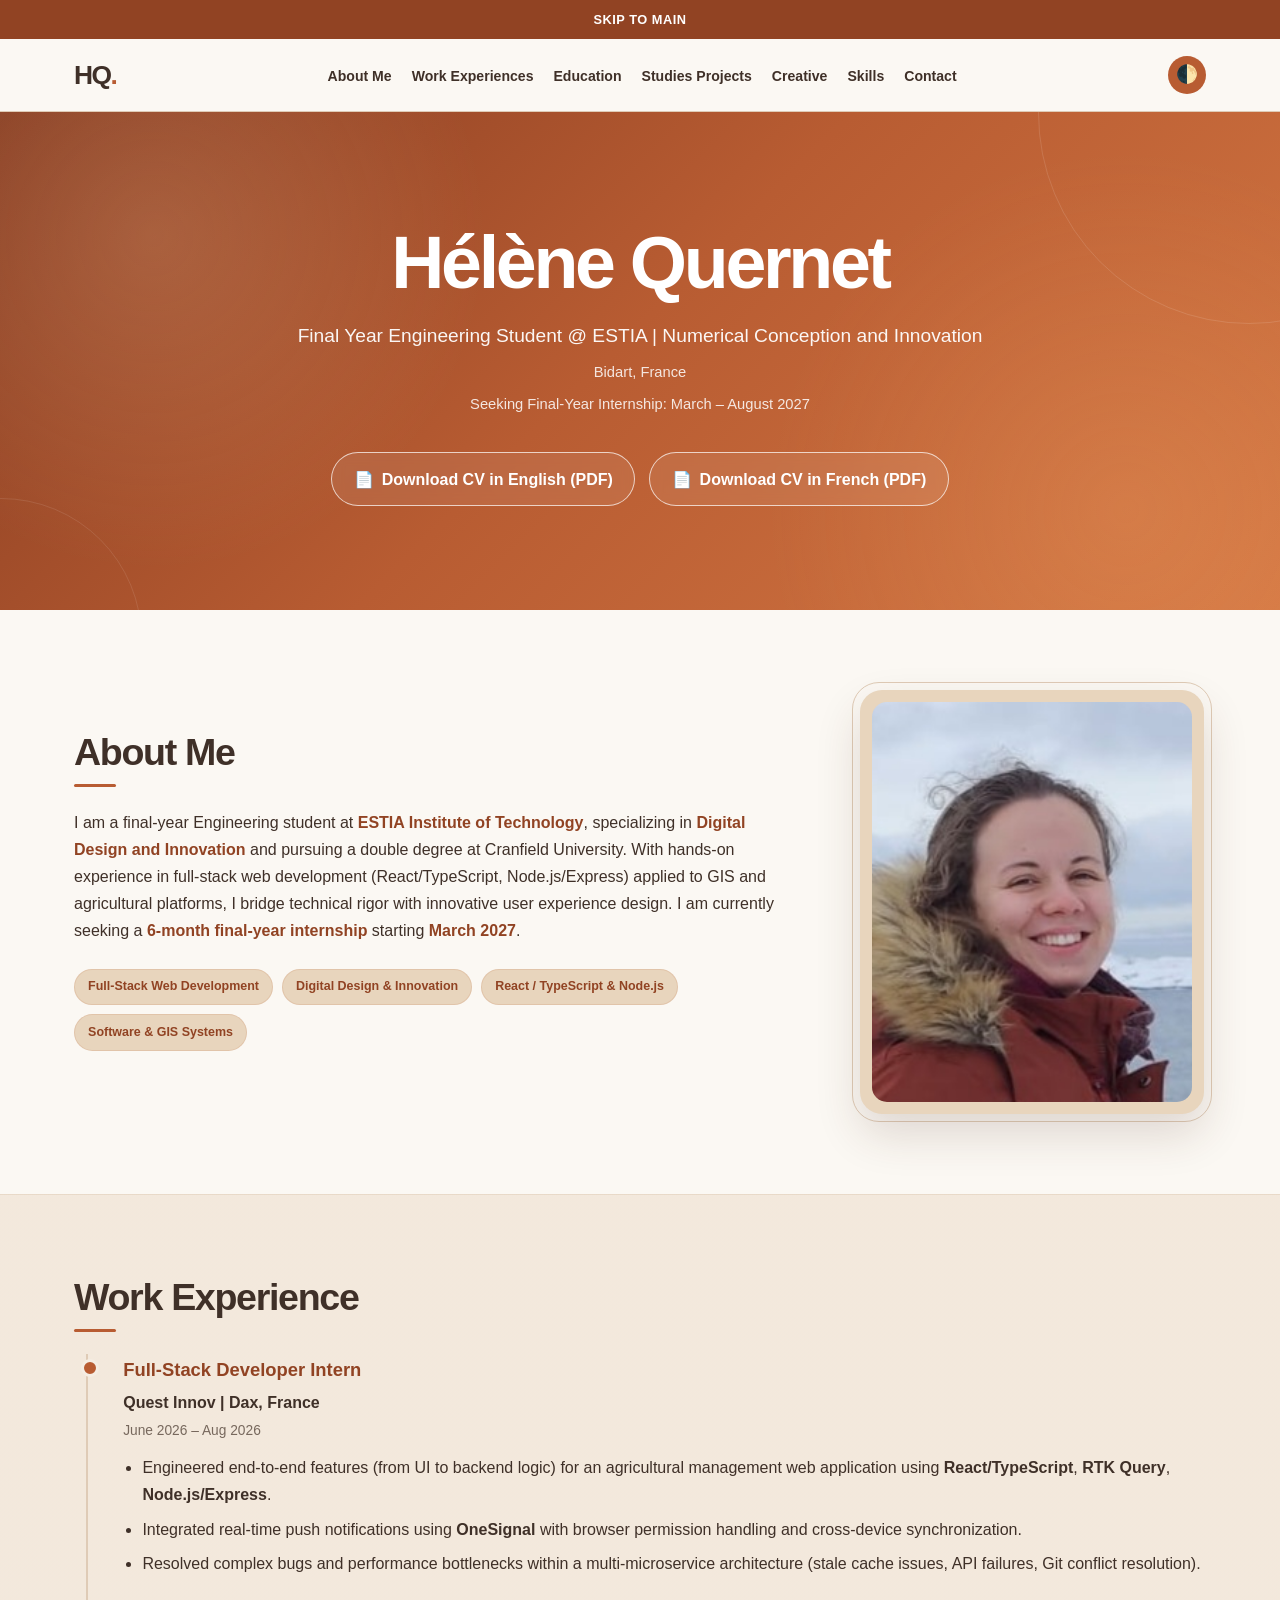
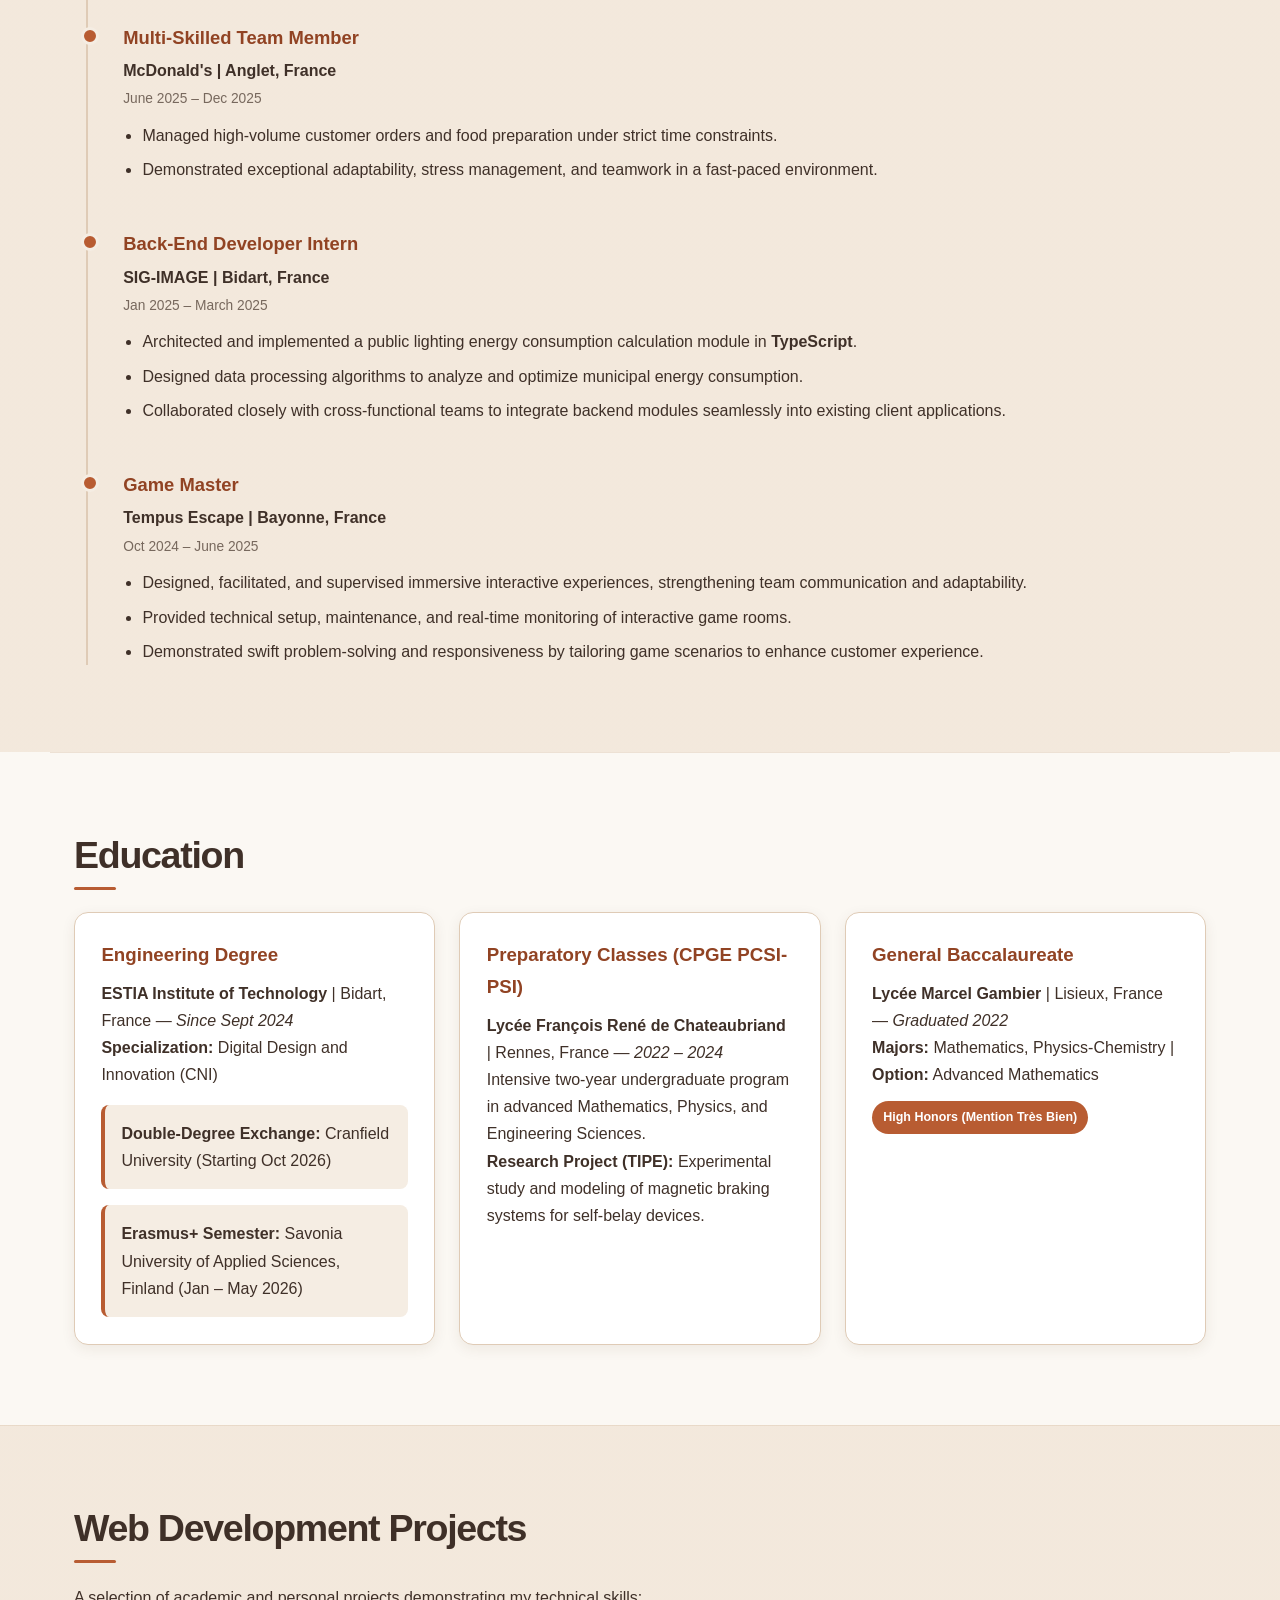
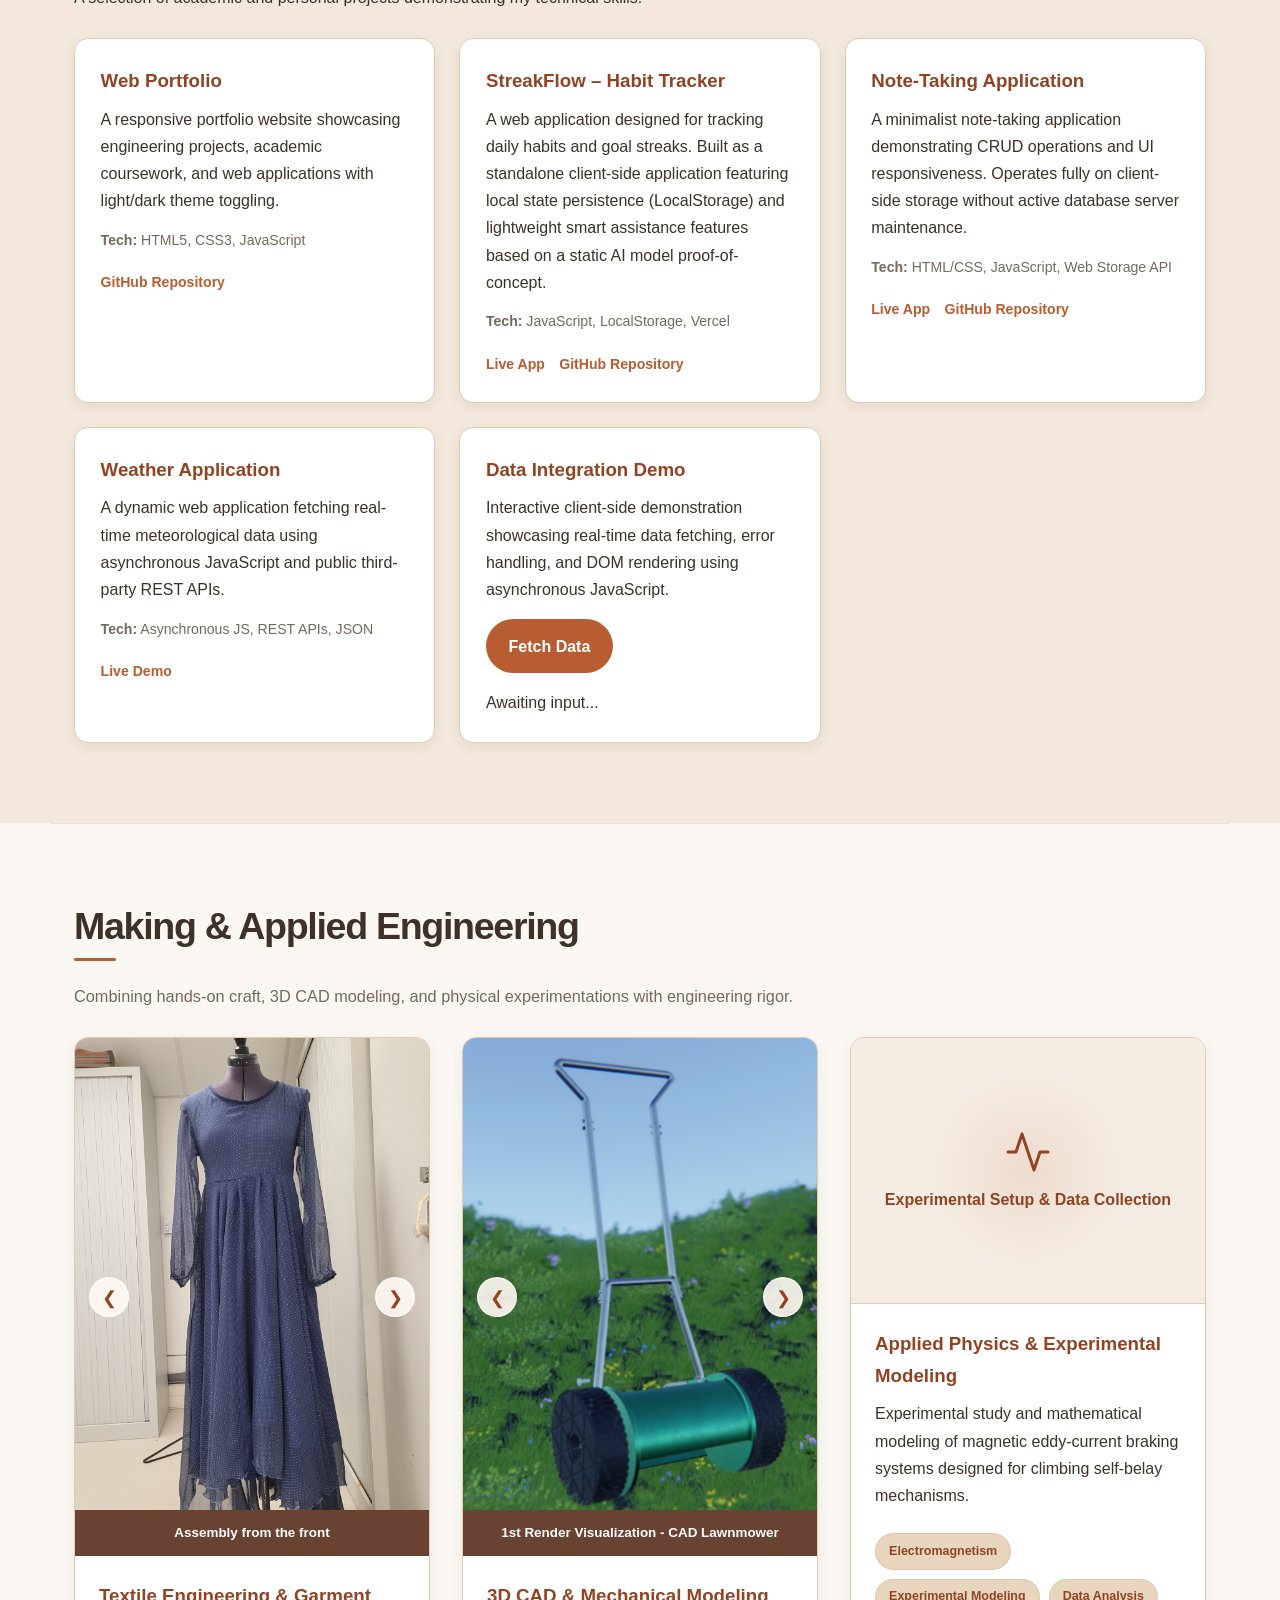
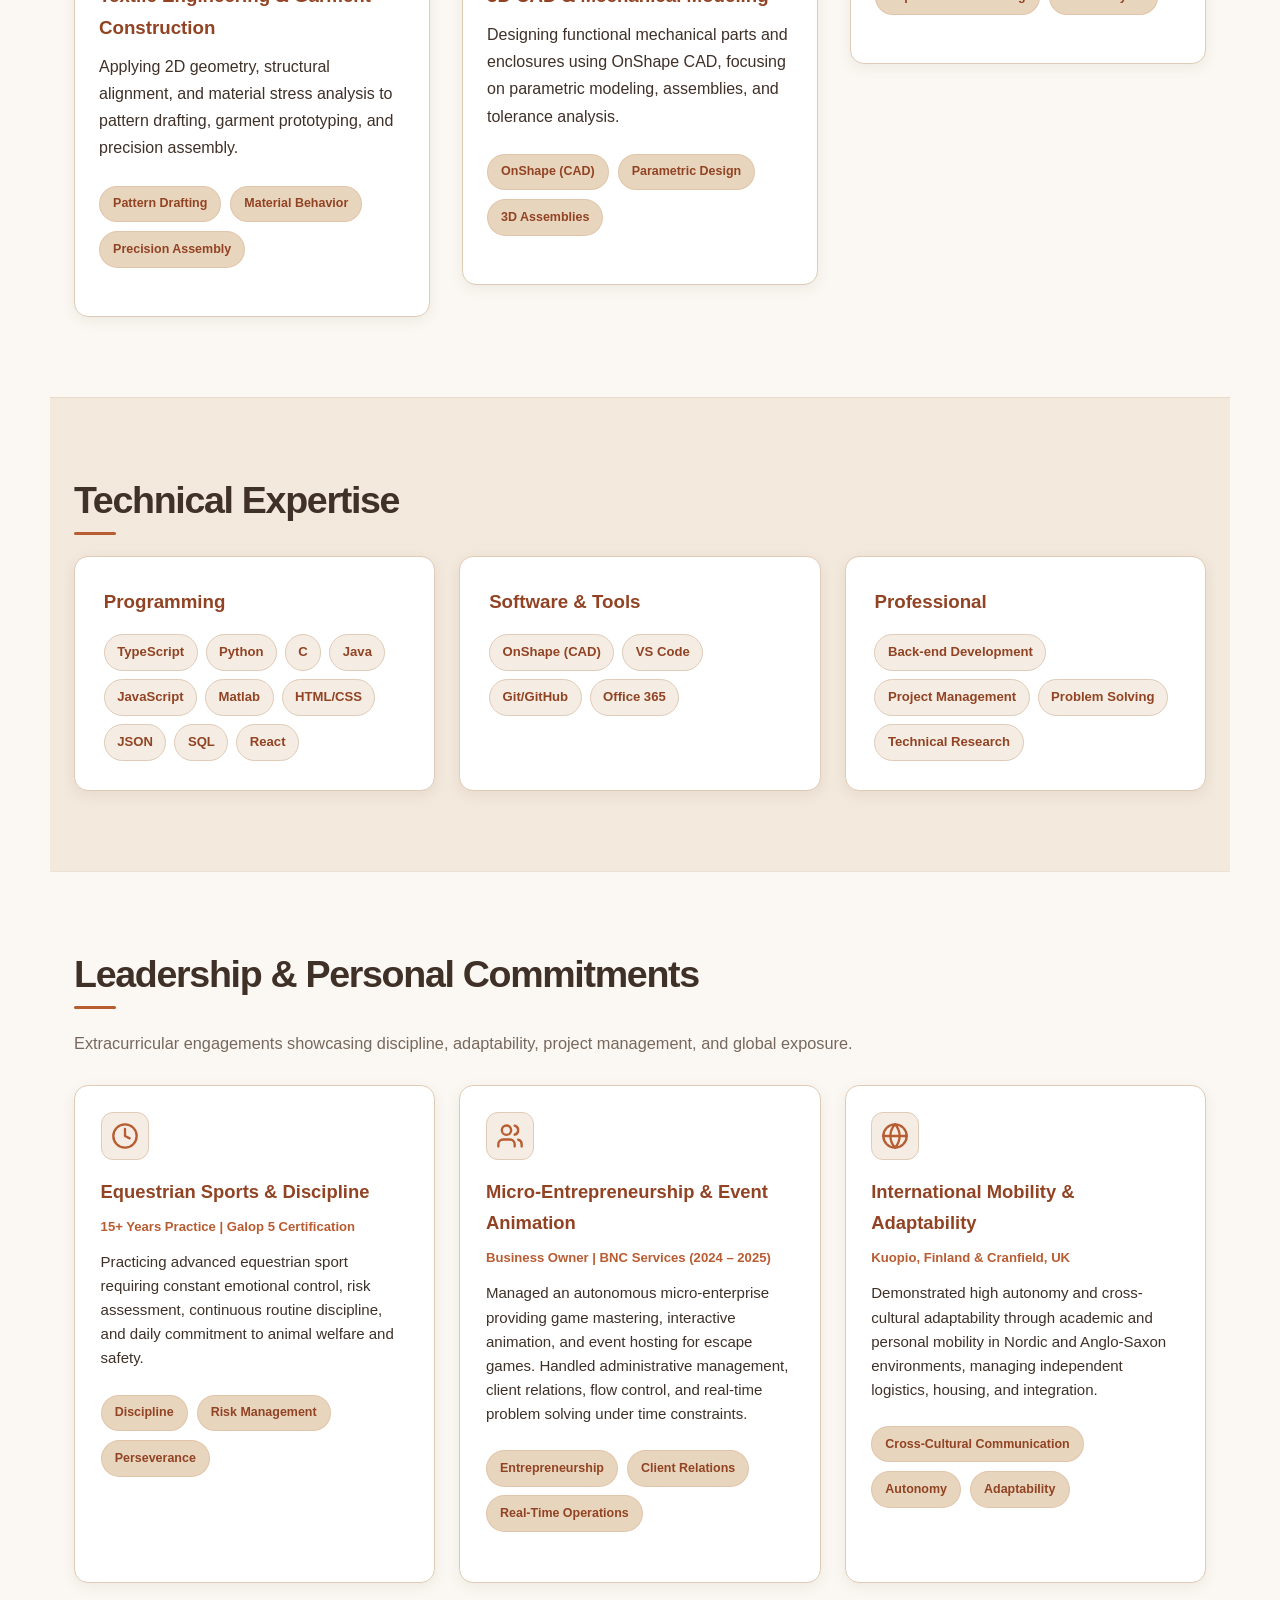
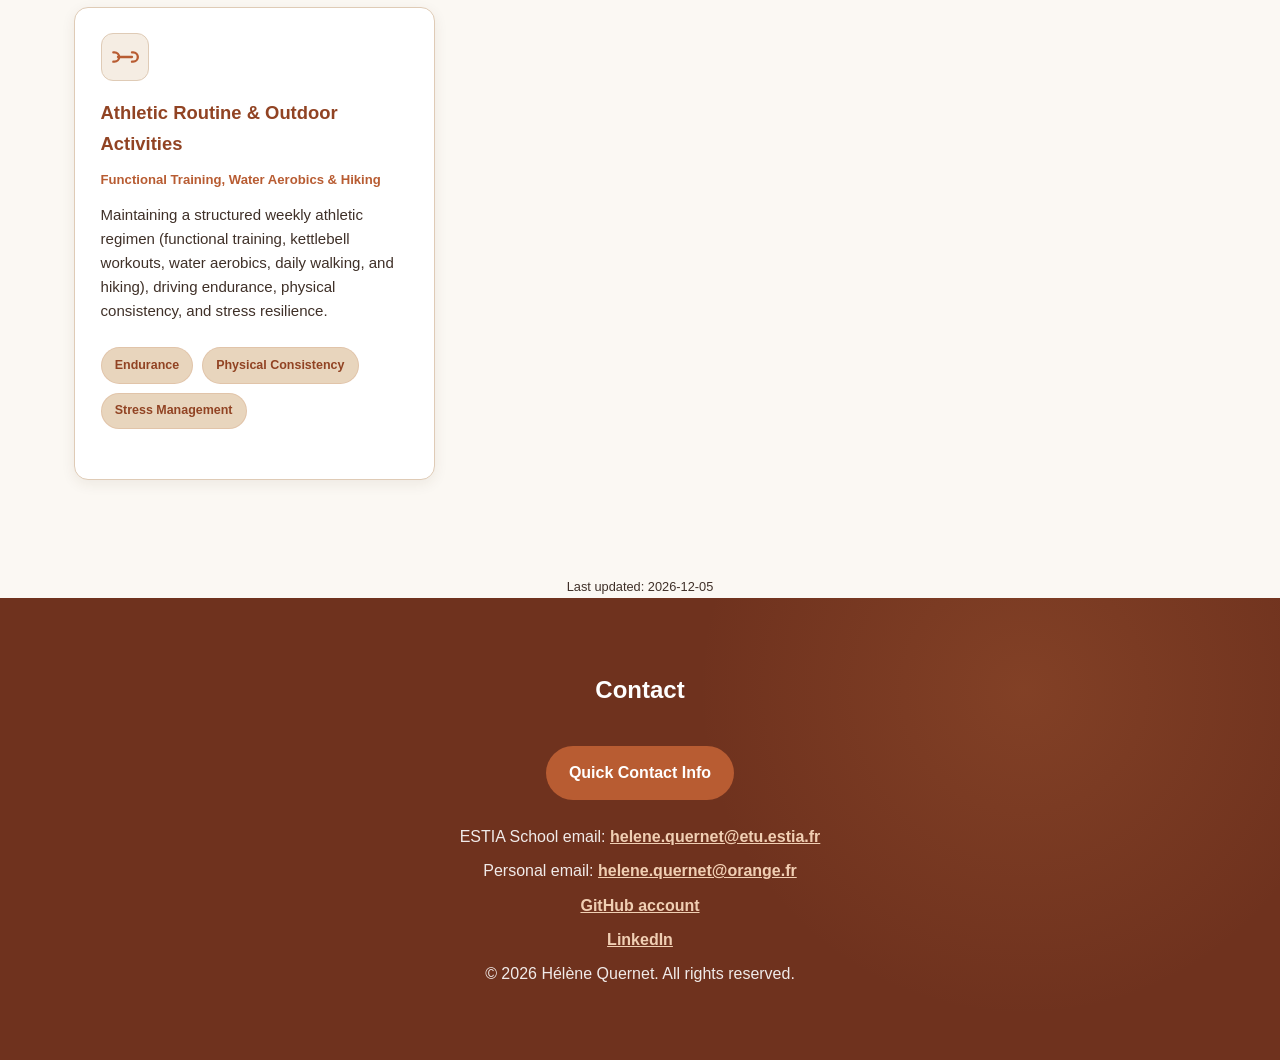
==== commit acaf081c: "MAJ 2026_10_06" ====
--- a/index.html
+++ b/index.html
@@ -2,17 +2,13 @@
 <html lang="en">
 <head>
     <meta charset="UTF-8" />
-
     <meta name="viewport" content="width=device-width, initial-scale=1.0">
-
     <meta name="description" content="Portfolio of Hélène Quernet, Engineering student specializing in IT at ESTIA, France. Showcasing academic projects, software development, and creative work.">
     <meta name="author" content="Hélène Quernet">
     <meta name="keywords" content="engineering, IT, portfolio, software development, ESTIA, France">
     
     <link rel="stylesheet" href="style.css" />
-
     <title>Hélène Quernet - Portfolio</title>
-
 </head>
 
 <body>
@@ -21,16 +17,15 @@
 
     <nav class="navbar">
         <div class="nav-container">
-            <a href="#" class="logo">HQ<span>.</span></a>
+            <a href="index.html" class="logo">HQ<span>.</span></a>
             <ul class="nav-links">
-                <li><a href="#about">About</a></li>
-                <li><a href="#experience">Experiences</a></li>
+                <li><a href="#about">About Me</a></li>
+                <li><a href="#work">Work Experiences</a></li>
                 <li><a href="#school">Education</a></li>
-                <li><a href="#projects">Projects</a></li>
+                <li><a href="#projects">Studies Projects</a></li>
                 <li><a href="#creative">Creative</a></li>
                 <li><a href="#skills">Skills</a></li>
                 <li><a href="#contact">Contact</a></li>
-                <li><a href="weather.html" class="nav-btn">Weather App</a></li>
             </ul>
             <button id="theme-toggle" aria-label="Toggle Dark Mode">
                 <span class="mode-icon">🌓</span>
@@ -41,13 +36,15 @@
     <header class="hero">
         <div class="hero-content">
             <h1 class="fade-in">Hélène Quernet</h1>
-            <p class="hero-subtitle">Second Year Engineering Student @ ESTIA | Numerical Conception and Innovation</p>
+            <p class="hero-subtitle">Final Year Engineering Student @ ESTIA | Numerical Conception and Innovation</p>
             <p class="hero-location">Bidart, France</p>
-            <p class="hero-location">Seeking Internship: June – August 2026</p>
+            <p class="hero-location">Seeking Final-Year Internship: March – August 2027</p>
             <div class="hero-cta">
-                <a href="#projects" class="btn btn-primary">View Projects</a>
-                <a href="CV_en_2026-05-05_HQ.pdf" class="btn btn-secondary" download>
-                    <span class="icon">📄</span> Download CV (PDF)
+                <a href="CV_2026-10-06_en.pdf" class="btn btn-secondary" download>
+                    <span class="icon">📄</span> Download CV in English (PDF)
+                </a>
+                <a href="CV_2026-10-06_fr.pdf" class="btn btn-secondary" download>
+                    <span class="icon">📄</span> Download CV in French (PDF)
                 </a>
             </div>
         </div>
@@ -60,140 +57,178 @@
             <div class="section-grid">
                 <div class="about-text">
                     <h2 class="section-title">About Me</h2>
-                    <p>I am an engineering student at <strong>ESTIA Institute of Technology</strong>, passionate about the intersection of technology and creative problem-solving. My studies focus on IT systems, software development, and building innovative digital solutions.</p>
+                    <p>I am a final-year Engineering student at <strong>ESTIA Institute of Technology</strong>, specializing in <strong>Digital Design and Innovation</strong> and pursuing a double degree at Cranfield University. With hands-on experience in full-stack web development (React/TypeScript, Node.js/Express) applied to GIS and agricultural platforms, I bridge technical rigor with innovative user experience design. I am currently seeking a <strong>6-month final-year internship</strong> starting <strong>March 2027</strong>.</p>
                     
                     <div class="interests-tags">
-                        <span class="tag">IT - Full-Stack Web Development</span>
-                        <span class="tag">Engineering & Applied Sciences</span>
-                        <span class="tag">Aeronautics</span>
-                        <!-- <span class="tag">Sport practice - Horseriding | Hiking</span> -->
-                    </div>
-
-                    <div class="education-info">
-                        <a href="https://www.estia.fr/" target="_blank" class="school-link">
-                            <img src="img/estia.jpeg" alt="ESTIA Logo" class="mini-logo">
-                            <span>ESTIA Engineering School</span>
-                        </a>
+                        <span class="tag">Full-Stack Web Development</span>
+                        <span class="tag">Digital Design &amp; Innovation</span>
+                        <span class="tag">React / TypeScript &amp; Node.js</span>
+                        <span class="tag">Software &amp; GIS Systems</span>
                     </div>
                 </div>
                 <div class="about-image">
                     <figure class="profile-frame">
-                        <img src="img/profile.jpg" alt="Hélène Quernet - Professional Portrait">
+                        <img src="img/profile.jpg" alt="Hélène Quernet Portrait">
                     </figure>
                 </div>
             </div>
         </section>
 
-
         <!-- Experiences section (Professional) -->
-        <section id="experience" class="bg-light">
-           <div class="container">
-            <h2 class="section-title">Work Experience</h2>
-            <div class="experience-timeline">
-
-                <!-- internship sig -->
-                <div class="exp-item">
-                    <div class="exp-header">
-                        <h3>Intern - Back-end Development</h3>
-                        <span class="exp-company">SIG-IMAGE | Bidart, France</span>
-                        <span class="exp-date">Jan 2025 - March 2025</span>
-                    </div>
-                    <ul>
-                        <li>Developed a public lighting consumption module using <strong>TypeScript</strong>.</li>
-                        <li>Implemented data processing algorithms to optimize energy efficiency.</li>
-                        <li>Collaborated with the engineering team for system integration.</li>
-                    </ul>
-                </div>
-
-                <!-- game master -->
-                 <div class="exp-item">
-                    <div class="exp-header">
-                        <h3>Game Master</h3>
-                        <span class="exp-company">Tempus Escape | Bayonne, France</span>
-                        <span class="exp-date">Oct 2024 - June 2025</span>
-                    </div>
-                    <p>Managed technical supervision and maintenance of interactive game rooms, focusing on responsiveness and player experience.</p>
-                </div>
-
-                <!-- McDonald's -->
-                <div class="exp-item">
-                    <div class="exp-header">
-                        <h3>Multi-skilled Employee</h3>
-                        <span class="exp-company">McDonald's | Anglet, France</span>
-                        <span class="exp-date">June 2025 - Dec 2025</span>
-                    </div>
-                    <p>Student employment demonstrating rigorous time management, teamwork, and customer service in a high-pressure environment.</p>
-                </div>
-
-            </div>
-        </div>
-        </section>
-
-        <!-- education -->
+        <section id="work" class="bg-light">
+            <div class="container">
+                <h2 class="section-title">Work Experience</h2>
+                <div class="experience-timeline">
+
+                    <!-- Internship Quest Innov -->
+                    <div class="exp-item">
+                        <div class="exp-header">
+                            <h3>Full-Stack Developer Intern</h3>
+                            <span class="exp-company">Quest Innov | Dax, France</span>
+                            <span class="exp-date">June 2026 – Aug 2026</span>
+                        </div>
+                        <ul class="work_list">
+                            <li>Engineered end-to-end features (from UI to backend logic) for an agricultural management web application using <strong>React/TypeScript</strong>, <strong>RTK Query</strong>, <strong>Node.js/Express</strong>.</li>
+                            <li>Integrated real-time push notifications using <strong>OneSignal</strong> with browser permission handling and cross-device synchronization.</li>
+                            <li>Resolved complex bugs and performance bottlenecks within a multi-microservice architecture (stale cache issues, API failures, Git conflict resolution).</li>
+                        </ul>
+                    </div>
+
+                    <!-- McDonald's -->
+                    <div class="exp-item">
+                        <div class="exp-header">
+                            <h3>Multi-Skilled Team Member</h3>
+                            <span class="exp-company">McDonald's | Anglet, France</span>
+                            <span class="exp-date">June 2025 – Dec 2025</span>
+                        </div>
+                        <ul class="work_list">
+                            <li>Managed high-volume customer orders and food preparation under strict time constraints.</li>
+                            <li>Demonstrated exceptional adaptability, stress management, and teamwork in a fast-paced environment.</li>
+                        </ul>
+                    </div>
+
+                    <!-- Internship SIG-IMAGE -->
+                    <div class="exp-item">
+                        <div class="exp-header">
+                            <h3>Back-End Developer Intern</h3>
+                            <span class="exp-company">SIG-IMAGE | Bidart, France</span>
+                            <span class="exp-date">Jan 2025 – March 2025</span>
+                        </div>
+                        <ul class="work_list">
+                            <li>Architected and implemented a public lighting energy consumption calculation module in <strong>TypeScript</strong>.</li>
+                            <li>Designed data processing algorithms to analyze and optimize municipal energy consumption.</li>
+                            <li>Collaborated closely with cross-functional teams to integrate backend modules seamlessly into existing client applications.</li>
+                        </ul>
+                    </div>
+
+                    <!-- Tempus Escape -->
+                    <div class="exp-item">
+                        <div class="exp-header">
+                            <h3>Game Master</h3>
+                            <span class="exp-company">Tempus Escape | Bayonne, France</span>
+                            <span class="exp-date">Oct 2024 – June 2025</span>
+                        </div>
+                        <ul class="work_list">
+                            <li>Designed, facilitated, and supervised immersive interactive experiences, strengthening team communication and adaptability.</li>
+                            <li>Provided technical setup, maintenance, and real-time monitoring of interactive game rooms.</li>
+                            <li>Demonstrated swift problem-solving and responsiveness by tailoring game scenarios to enhance customer experience.</li>
+                        </ul>
+                    </div>
+
+                </div>
+            </div>
+        </section>
+
+        <!-- Education section -->
         <section id="school" class="container">
             <h2 class="section-title">Education</h2>
             <div class="education-grid">
+
+                <!-- ESTIA & International Mobility -->
                 <div class="edu-item">
                     <h3>Engineering Degree</h3>
-                    <p><strong>ESTIA Institute of Technologies</strong> | Since 2024</p>
-                    <p>Specialization: Digital Design & Innovation (CNI).</p>
+                    <p><strong>ESTIA Institute of Technology</strong> | Bidart, France — <em>Since Sept 2024</em></p>
+                    <p><strong>Specialization:</strong> Digital Design and Innovation (CNI)</p>
+                    
                     <div class="highlight-box">
-                        <strong>🌍 Erasmus+ Mobility:</strong> Finland (Jan – May 2026)
-                    </div>
-                </div>
+                        <p><strong>Double-Degree Exchange:</strong> Cranfield University (Starting Oct 2026)</p>
+                    </div>
+
+                    <div class="highlight-box">
+                        <p><strong>Erasmus+ Semester:</strong> Savonia University of Applied Sciences, Finland (Jan – May 2026)</p>
+                    </div>
+                </div>
+
+                <!-- CPGE Prep Class -->
                 <div class="edu-item">
-                    <h3>CPGE PCSI-PSI</h3>
-                    <p><strong>Chateaubriand High School</strong> | 2022 - 2024</p>
-                    <p>Preparatory Classes for Engineering Schools. Mastery of advanced math and physics.</p>
-                </div>
+                    <h3>Preparatory Classes (CPGE PCSI-PSI)</h3>
+                    <p><strong>Lycée François René de Chateaubriand</strong> | Rennes, France — <em>2022 – 2024</em></p>
+                    <p>Intensive two-year undergraduate program in advanced Mathematics, Physics, and Engineering Sciences.</p>
+                    <p class="edu-project"><strong>Research Project (TIPE):</strong> Experimental study and modeling of magnetic braking systems for self-belay devices.</p>
+                </div>
+
+                <!-- Baccalaureate -->
+                <div class="edu-item">
+                    <h3>General Baccalaureate</h3>
+                    <p><strong>Lycée Marcel Gambier</strong> | Lisieux, France — <em>Graduated 2022</em></p>
+                    <p><strong>Majors:</strong> Mathematics, Physics-Chemistry | <strong>Option:</strong> Advanced Mathematics</p>
+                    <span class="badge">High Honors (Mention Très Bien)</span>
+                </div>
+
             </div>
         </section>
 
         <!-- Projects Section (Technical) -->
         <section id="projects" class="bg-light">
             <div class="container">
-                <h2 class="section-title">Technical Projects</h2>
+                <h2 class="section-title">Web Development Projects</h2>
                 <p>A selection of academic and personal projects demonstrating my technical skills:</p><br>
                 <div class="project-grid">
                     
-                    <!-- GitHub Project -->
+                    <!-- GitHub Portfolio -->
                     <article class="project-card">
                         <div class="project-info">
-                            <h3>Browser Programming Repository</h3>
-                            <p>A responsive portfolio website developed using HTML, CSS, and JavaScript. Features include dark mode, dynamic content, and fundamental backend integration concepts.</p>
+                            <h3>Web Portfolio</h3>
+                            <p>A responsive portfolio website showcasing engineering projects, academic coursework, and web applications with light/dark theme toggling.</p>
+                            <p class="tech-stack"><strong>Tech:</strong> HTML5, CSS3, JavaScript</p>
                             <div class="project-links">
-                                <a href="https://github.com/HeleneQ/browser-programming.git" class="link">GitHub Repository</a>
-                                <a href="https://heleneq.github.io/browser-programming/" class="link">Live Demo</a>
+                                <a href="https://github.com/HeleneQ/portfolio.git" class="link" target="_blank" rel="noopener">GitHub Repository</a>
                             </div>
                         </div>
                     </article>
 
+                    <!-- StreakFlow -->
                     <article class="project-card">
                         <div class="project-info">
                             <h3>StreakFlow – Habit Tracker</h3>
-                            <p>A habit tracking web application developed in 2026, consolidating key concepts learned in web development, including state management, UI design, and user interaction.</p>
+                            <p>A web application designed for tracking daily habits and goal streaks. Built as a standalone client-side application featuring local state persistence (LocalStorage) and lightweight smart assistance features based on a static AI model proof-of-concept.</p>
+                            <p class="tech-stack"><strong>Tech:</strong> JavaScript, LocalStorage, Vercel</p>
                             <div class="project-links">
-                                <a href="https://streakflow-bay.vercel.app/" class="link">Live App</a>
-                                <a href="https://github.com/HeleneQ/streakflow.git" class="link">GitHub Repository</a>
+                                <a href="https://streakflow-bay.vercel.app/" class="link" target="_blank" rel="noopener">Live App</a>
+                                <a href="https://github.com/HeleneQ/streakflow.git" class="link" target="_blank" rel="noopener">GitHub Repository</a>
                             </div>
                         </div>
                     </article>
 
+                    <!-- Note-Taking App -->
                     <article class="project-card">
                         <div class="project-info">
                             <h3>Note-Taking Application</h3>
-                            <p>A lightweight note-taking web app focused on simplicity and usability, implementing CRUD operations and clean UI principles.</p>
+                            <p>A minimalist note-taking application demonstrating CRUD operations and UI responsiveness. Operates fully on client-side storage without active database server maintenance.</p>
+                            <p class="tech-stack"><strong>Tech:</strong> HTML/CSS, JavaScript, Web Storage API</p>
                             <div class="project-links">
-                                <a href="https://note-app-azure-phi.vercel.app/" class="link">Live App</a>
-                                <a href="https://github.com/HeleneQ/note-app.git" class="link">GitHub Repository</a>
+                                <a href="https://note-app-azure-phi.vercel.app/" class="link" target="_blank" rel="noopener">Live App</a>
+                                <a href="https://github.com/HeleneQ/note-app.git" class="link" target="_blank" rel="noopener">GitHub Repository</a>
                             </div>
                         </div>
                     </article>
 
+                    <!-- Weather App -->
                     <article class="project-card">
                         <div class="project-info">
                             <h3>Weather Application</h3>
-                            <p>A dynamic web application using external APIs to display real-time weather data. Focus on asynchronous JavaScript and API integration.</p>
+                            <p>A dynamic web application fetching real-time meteorological data using asynchronous JavaScript and public third-party REST APIs.</p>
+                            <p class="tech-stack"><strong>Tech:</strong> Asynchronous JS, REST APIs, JSON</p>
                             <div class="project-links">
                                 <a href="weather.html" class="link">Live Demo</a>
                             </div>
@@ -204,7 +239,7 @@
                     <article class="project-card" id="data_demo">
                         <div class="project-info">
                             <h3>Data Integration Demo</h3>
-                            <p>Demonstration of real-time data fetching using asynchronous JavaScript and public APIs.</p>
+                            <p>Interactive client-side demonstration showcasing real-time data fetching, error handling, and DOM rendering using asynchronous JavaScript.</p>
                             <button id="load_data" class="btn btn-data">Fetch Data</button>
                             <div id="output_container">
                                 <p id="output_data">Awaiting input...</p>
@@ -212,60 +247,167 @@
                         </div>
                     </article>
 
-                    <!-- Workspace/Engineering -->
-                    <article class="project-card">
-                        <img src="img/technological-hall.jpg" alt="Engineering workspace" class="card-img">
-                        <div class="project-info">
-                            <h3>Engineering Systems Project</h3>
-                            <p>Practical work carried out in ESTIA’s technological hall, involving hardware-software integration and applied engineering systems.</p>
-                        </div>
-                    </article>
-                </div>
-            </div>
-        </section>
-
-        <!-- Creative Section (Sewing) -->
+                </div>
+            </div>
+        </section>
+
+        <!-- Creative & Applied Engineering Section -->
         <section id="creative" class="container">
-            <h2 class="section-title">Engineering Interests</h2>
-            <p class="section-subtitle">Applying engineering precision to garment construction, including pattern drafting, material stress analysis, and complex assembly.</p><br>
-            
+            <h2 class="section-title">Making &amp; Applied Engineering</h2>
+            <p class="section-subtitle">Combining hands-on craft, 3D CAD modeling, and physical experimentations with engineering rigor.</p><br>
+
             <div class="creative-grid">
-                <div class="carousel-container">
-                    <div class="carousel-track">
-                        <figure class="carousel-slide">
-                            <img src="img/dress-front.jpg" alt="Custom polka dot dress - front view">
-                            <figcaption>Front View</figcaption>
-                        </figure>
-                        <figure class="carousel-slide">
-                            <img src="img/dress-left.jpg" alt="Custom polka dot dress - side detail">
-                            <figcaption>Side Detail</figcaption>
-                        </figure>
-                        <figure class="carousel-slide">
-                            <img src="img/dress-model.jpg" alt="Dress technical patern">
-                            <figcaption>Technical Pattern</figcaption>
-                        </figure>
-                    </div>
-                    
-                    <!-- Carousel Navigation -->
-                    <button class="carousel-btn prev" aria-label="Previous image">❮</button>
-                    <button class="carousel-btn next" aria-label="Next image">❯</button>
-                </div>
-                
-                <div class="video-showcase">
-                    <h3>Technique & Process</h3>
-                    <div class="video-wrapper">
-                        <iframe src="https://www.youtube.com/embed/09NK2KpUlWE" title="Sewing Techniques: Biais" allowfullscreen></iframe>
-                    </div>
-                    <div class="video-wrapper">
-                        <iframe src="https://www.youtube.com/embed/YX8mxEx_1k8" title="Sewing Techniques: Skirt" allowfullscreen></iframe>
-                    </div>
-                    <br><p class="caption">Researching and applying advanced stitching techniques.</p>
-                </div>
-            </div>
-        </section>
-
-        <section id="skill" class="bg-light">
-            <div id="skills" class="container"></div>
+
+                <!-- Pillar 1: Textile Engineering & Pattern Drafting -->
+                <article class="creative-card">
+                    <div class="carousel-container">
+                        <div class="carousel-track">
+                            <figure class="carousel-slide">
+                                <img src="img/dress-front.jpg" alt="Construction front view">
+                                <figcaption>Assembly from the front</figcaption>
+                            </figure>
+                            <figure class="carousel-slide">
+                                <img src="img/dress-left.jpg" alt="Construction side view">
+                                <figcaption>Assembly from the side</figcaption>
+                            </figure>
+                        </div>
+                        <button class="carousel-btn prev" aria-label="Previous image">❮</button>
+                        <button class="carousel-btn next" aria-label="Next image">❯</button>
+                    </div>
+                    <div class="creative-info">
+                        <h3>Textile Engineering &amp; Garment Construction</h3>
+                        <p>Applying 2D geometry, structural alignment, and material stress analysis to pattern drafting, garment prototyping, and precision assembly.</p>
+                        <div class="interests-tags">
+                            <span class="tag">Pattern Drafting</span>
+                            <span class="tag">Material Behavior</span>
+                            <span class="tag">Precision Assembly</span>
+                        </div>
+                    </div>
+                </article>
+
+                <!-- Pillar 2: 3D CAD Modeling (OnShape) -->
+                <article class="creative-card">
+                    <div class="carousel-container">
+                        <div class="carousel-track">
+                            <figure class="carousel-slide">
+                                <img src="img/lawnmower1.jpg" alt="CAD Lawnmower View 1">
+                                <figcaption>1st Render Visualization - CAD Lawnmower</figcaption>
+                            </figure>
+                            <figure class="carousel-slide">
+                                <img src="img/lawnmower2.jpg" alt="CAD Lawnmower View 2">
+                                <figcaption>2nd Render Visualization - CAD Lawnmower</figcaption>
+                            </figure>
+                        </div>
+                        <button class="carousel-btn prev" aria-label="Previous image">❮</button>
+                        <button class="carousel-btn next" aria-label="Next image">❯</button>
+                    </div>
+                    <div class="creative-info">
+                        <h3>3D CAD &amp; Mechanical Modeling</h3>
+                        <p>Designing functional mechanical parts and enclosures using OnShape CAD, focusing on parametric modeling, assemblies, and tolerance analysis.</p>
+                        <div class="interests-tags">
+                            <span class="tag">OnShape (CAD)</span>
+                            <span class="tag">Parametric Design</span>
+                            <span class="tag">3D Assemblies</span>
+                        </div>
+                    </div>
+                </article>
+
+                <!-- Pillar 3: Applied Physics & TIPE Research -->
+                <article class="creative-card">
+                    <div class="creative-img-wrapper placeholder-wrapper">
+                        <div class="placeholder-content">
+                            <svg xmlns="http://www.w3.org/2000/svg" width="48" height="48" viewBox="0 0 24 24" fill="none" stroke="currentColor" stroke-width="1.5" stroke-linecap="round" stroke-linejoin="round">
+                                <path d="M22 12h-4l-3 9L9 3l-3 9H2"/>
+                            </svg>
+                            <span>Experimental Setup &amp; Data Collection</span>
+                        </div>
+                    </div>
+                    <div class="creative-info">
+                        <h3>Applied Physics &amp; Experimental Modeling</h3>
+                        <p>Experimental study and mathematical modeling of magnetic eddy-current braking systems designed for climbing self-belay mechanisms.</p>
+                        <div class="interests-tags">
+                            <span class="tag">Electromagnetism</span>
+                            <span class="tag">Experimental Modeling</span>
+                            <span class="tag">Data Analysis</span>
+                        </div>
+                    </div>
+                </article>
+            </div>
+        </section>
+
+        <!-- Skills Section Container -->
+        <section id="skills" class="bg-light container">
+            <!-- Dynamic skills injected here -->
+        </section>
+
+        <!-- Leadership & Personal Commitments Section -->
+        <section id="leadership" class="container">
+            <h2 class="section-title">Leadership &amp; Personal Commitments</h2>
+            <p class="section-subtitle">Extracurricular engagements showcasing discipline, adaptability, project management, and global exposure.</p><br>
+
+            <div class="leadership-grid">
+
+                <!-- Card 1: Equestrian Sports -->
+                <article class="leadership-card">
+                    <div class="leadership-icon">
+                        <svg xmlns="http://www.w3.org/2000/svg" width="28" height="28" viewBox="0 0 24 24" fill="none" stroke="currentColor" stroke-width="2" stroke-linecap="round" stroke-linejoin="round"><path d="M22 12 A10 10 0 0 1 12 22 A10 10 0 0 1 2 12 A10 10 0 0 1 22 12 Z"/><path d="M12 6v6l4 2"/></svg>
+                    </div>
+                    <h3>Equestrian Sports &amp; Discipline</h3>
+                    <span class="role-date">15+ Years Practice | Galop 5 Certification</span>
+                    <p>Practicing advanced equestrian sport requiring constant emotional control, risk assessment, continuous routine discipline, and daily commitment to animal welfare and safety.</p>
+                    <div class="interests-tags">
+                        <span class="tag">Discipline</span>
+                        <span class="tag">Risk Management</span>
+                        <span class="tag">Perseverance</span>
+                    </div>
+                </article>
+
+                <!-- Card 2: Micro-Enterprise -->
+                <article class="leadership-card">
+                    <div class="leadership-icon">
+                        <svg xmlns="http://www.w3.org/2000/svg" width="28" height="28" viewBox="0 0 24 24" fill="none" stroke="currentColor" stroke-width="2" stroke-linecap="round" stroke-linejoin="round"><path d="M16 21v-2a4 4 0 0 0-4-4H6a4 4 0 0 0-4 4v2"/><circle cx="9" cy="7" r="4"/><path d="M22 21v-2a4 4 0 0 0-3-3.87"/><path d="M16 3.13a4 4 0 0 1 0 7.75"/></svg>
+                    </div>
+                    <h3>Micro-Entrepreneurship &amp; Event Animation</h3>
+                    <span class="role-date">Business Owner | BNC Services (2024 – 2025)</span>
+                    <p>Managed an autonomous micro-enterprise providing game mastering, interactive animation, and event hosting for escape games. Handled administrative management, client relations, flow control, and real-time problem solving under time constraints.</p>
+                    <div class="interests-tags">
+                        <span class="tag">Entrepreneurship</span>
+                        <span class="tag">Client Relations</span>
+                        <span class="tag">Real-Time Operations</span>
+                    </div>
+                </article>
+
+                <!-- Card 3: International Mobility -->
+                <article class="leadership-card">
+                    <div class="leadership-icon">
+                        <svg xmlns="http://www.w3.org/2000/svg" width="28" height="28" viewBox="0 0 24 24" fill="none" stroke="currentColor" stroke-width="2" stroke-linecap="round" stroke-linejoin="round"><circle cx="12" cy="12" r="10"/><path d="M2 12h20"/><path d="M12 2a15.3 15.3 0 0 1 4 10 15.3 15.3 0 0 1-4 10 15.3 15.3 0 0 1-4-10 15.3 15.3 0 0 1 4-10z"/></svg>
+                    </div>
+                    <h3>International Mobility &amp; Adaptability</h3>
+                    <span class="role-date">Kuopio, Finland &amp; Cranfield, UK</span>
+                    <p>Demonstrated high autonomy and cross-cultural adaptability through academic and personal mobility in Nordic and Anglo-Saxon environments, managing independent logistics, housing, and integration.</p>
+                    <div class="interests-tags">
+                        <span class="tag">Cross-Cultural Communication</span>
+                        <span class="tag">Autonomy</span>
+                        <span class="tag">Adaptability</span>
+                    </div>
+                </article>
+
+                <!-- Card 4: Fitness Routine -->
+                <article class="leadership-card">
+                    <div class="leadership-icon">
+                        <svg xmlns="http://www.w3.org/2000/svg" width="28" height="28" viewBox="0 0 24 24" fill="none" stroke="currentColor" stroke-width="2" stroke-linecap="round" stroke-linejoin="round"><path d="M18 8h1a4 4 0 0 1 0 8h-1"/><path d="M2 8h1a4 4 0 0 1 4 4 4 4 0 0 1-4 4H2"/><path d="M6 12h12"/></svg>
+                    </div>
+                    <h3>Athletic Routine &amp; Outdoor Activities</h3>
+                    <span class="role-date">Functional Training, Water Aerobics &amp; Hiking</span>
+                    <p>Maintaining a structured weekly athletic regimen (functional training, kettlebell workouts, water aerobics, daily walking, and hiking), driving endurance, physical consistency, and stress resilience.</p>
+                    <div class="interests-tags">
+                        <span class="tag">Endurance</span>
+                        <span class="tag">Physical Consistency</span>
+                        <span class="tag">Stress Management</span>
+                    </div>
+                </article>
+
+            </div>
         </section>
 
     </main>
@@ -273,11 +415,11 @@
     <footer id="contact">
         <h2>Contact</h2>
         <button id="contact-btn" class="btn btn-contact">Quick Contact Info</button>
-        <p>Savonia UAS email: <a href="mailto:helene.quernet@edu.savonia.fi">helene.quernet@edu.savonia.fi</a></p>
-        <p>ESTIA email: <a href="mailto:helene.quernet@etu.estia.fr">helene.quernet@etu.estia.fr</a></p>
-        <p><a href="https://github.com/HeleneQ">GitHub account</a></p>
-        <p><a href="https://www.instagram.com/lelene.qrnt/">Private Instagram Account</a></p>
-        <p>&copy; © 2026 Hélène Quernet. All rights reserved.</p>
+        <p>ESTIA School email: <a href="mailto:helene.quernet@etu.estia.fr">helene.quernet@etu.estia.fr</a></p>
+        <p>Personal email: <a href="mailto:helene.quernet@orange.fr">helene.quernet@orange.fr</a></p>
+        <p><a href="https://github.com/HeleneQ" target="_blank" rel="noopener">GitHub account</a></p>
+        <p><a href="https://linkedin.com/in/hélène-quernet-942533326" target="_blank" rel="noopener">LinkedIn</a></p>
+        <p>&copy; 2026 Hélène Quernet. All rights reserved.</p>
     </footer>
 
     <script src="script.js"></script>
--- a/style.css
+++ b/style.css
@@ -1,19 +1,43 @@
+/* =========================================================
+   HÉLÈNE QUERNET — PROFESSIONAL PORTFOLIO
+   Desert / Terracotta theme
+   ========================================================= */
+
 :root {
-  --main-text: rgb(83, 113, 93);
-  --main-back-color: rgb(69, 110, 79);
-  --accent-color: #d35400; /* Professional Orange for CTA */
-  --clear-text: rgb(207, 208, 201);
-  --light-bg: #f8faf9;
+  /* Desert palette */
+  --main-text: #3f3028;
+  --main-back-color: #b85c32;
+  --accent-color: #e58b4f;
+  --accent-dark: #914323;
+  --sand: #e8d5bd;
+  --sand-light: #f5ede3;
+  --cream: #fbf8f3;
   --white: #ffffff;
-  
-  /* Dark Mode Variables */
-  --dark-bg: rgb(20, 20, 30);
-  --dark-card: #252538;
-  --dark-text: rgb(182, 182, 189);
-  --dark-border: rgb(80, 80, 100);
-  
-  --transition: all 0.3s ease;
-}
+  --border: #dfcbb6;
+  --muted: #77685d;
+
+  /* Dark mode */
+  --dark-bg: #211a17;
+  --dark-section: #2b211d;
+  --dark-card: #332721;
+  --dark-text: #eee4da;
+  --dark-muted: #c1afa0;
+  --dark-border: #554239;
+
+  --shadow-sm: 0 4px 14px rgba(77, 46, 29, 0.08);
+  --shadow-md: 0 12px 30px rgba(77, 46, 29, 0.12);
+  --shadow-lg: 0 20px 45px rgba(77, 46, 29, 0.16);
+
+  --radius-sm: 8px;
+  --radius-md: 14px;
+  --radius-lg: 22px;
+
+  --transition: all 0.28s ease;
+}
+
+/* =========================================================
+   RESET
+   ========================================================= */
 
 * {
   box-sizing: border-box;
@@ -23,147 +47,255 @@
 
 html {
   scroll-behavior: smooth;
+  scroll-padding-top: 90px;
 }
 
 body {
-  font-family: 'Inter', -apple-system, BlinkMacSystemFont, "Segoe UI", Roboto, Helvetica, sans-serif;
-  line-height: 1.6;
+  font-family: "Inter", -apple-system, BlinkMacSystemFont, "Segoe UI",
+    Roboto, Helvetica, Arial, sans-serif;
+  line-height: 1.7;
   color: var(--main-text);
-  background-color: var(--white);
+  background: var(--cream);
   transition: var(--transition);
 }
 
+img {
+  max-width: 100%;
+}
+
+button,
+input {
+  font: inherit;
+}
+
+::selection {
+  background: var(--accent-color);
+  color: var(--white);
+}
+
+/* =========================================================
+   ACCESSIBILITY
+   ========================================================= */
 
 #skipper {
   display: block;
   width: 100%;
-  background: var(--white);
-  color: var(--main-back-color);
+  background: var(--accent-dark);
+  color: var(--white);
   text-align: center;
-  padding: 0.5rem 0;
+  padding: 0.55rem;
   text-decoration: none;
-  font-weight: bold;
+  font-weight: 700;
   font-size: 0.8rem;
   text-transform: uppercase;
+  letter-spacing: 0.04em;
 }
 
 #skipper:hover {
-  background: var(--main-back-color);
-  color: var(--white);
-}
-
-/*Nav*/
+  background: var(--main-text);
+}
+
+/* =========================================================
+   NAVBAR
+   ========================================================= */
 
 .navbar {
-  background: var(--white);
-  border-bottom: 1px solid var(--clear-text);
-  padding: 1rem 0;
+  background: rgba(251, 248, 243, 0.96);
+  border-bottom: 1px solid var(--border);
+  padding: 0.85rem 0;
   position: sticky;
   top: 0;
   z-index: 100;
+  backdrop-filter: blur(12px);
   transition: var(--transition);
 }
 
 .nav-container {
-  max-width: 1100px;
+  max-width: 1180px;
   margin: 0 auto;
   display: flex;
   justify-content: space-between;
   align-items: center;
-  padding: 0 2rem;
-}
-
-.nav-links {
-  display: flex;
-  list-style: none;
+  padding: 0 1.5rem;
   gap: 1.5rem;
-  align-items: center;
-}
-
-.nav-links a {
+}
+
+.logo {
+  font-size: 1.65rem;
+  font-weight: 800;
+  letter-spacing: -0.06em;
   text-decoration: none;
   color: var(--main-text);
-  font-weight: 500;
+  white-space: nowrap;
+}
+
+.logo span {
+  color: var(--main-back-color);
+}
+
+.nav-links {
+  display: flex;
+  justify-content: center;
+  align-items: center;
+  list-style: none;
+  gap: 1.25rem;
+}
+
+.nav-links a {
+  position: relative;
+  text-decoration: none;
+  color: var(--main-text);
+  font-size: 0.88rem;
+  font-weight: 600;
   transition: var(--transition);
+}
+
+.nav-links a::after {
+  content: "";
+  position: absolute;
+  left: 0;
+  bottom: -5px;
+  width: 0;
+  height: 2px;
+  border-radius: 2px;
+  background: var(--main-back-color);
+  transition: width 0.25s ease;
 }
 
 .nav-links a:hover {
   color: var(--main-back-color);
 }
 
-.logo {
-  font-size: 1.5rem;
+.nav-links a:hover::after {
+  width: 100%;
+}
+
+/* =========================================================
+   HERO
+   ========================================================= */
+
+.hero {
+  position: relative;
+  overflow: hidden;
+  color: var(--white);
+  padding: 7rem 2rem 6.5rem;
+  text-align: center;
+  background:
+    radial-gradient(circle at 12% 25%, rgba(255, 213, 170, 0.18), transparent 28%),
+    radial-gradient(circle at 88% 80%, rgba(255, 188, 121, 0.16), transparent 30%),
+    linear-gradient(135deg, #873c21 0%, #b85c32 48%, #d47743 100%);
+}
+
+.hero::before,
+.hero::after {
+  content: "";
+  position: absolute;
+  border-radius: 50%;
+  pointer-events: none;
+}
+
+.hero::before {
+  width: 420px;
+  height: 420px;
+  right: -180px;
+  top: -210px;
+  border: 1px solid rgba(255, 255, 255, 0.12);
+}
+
+.hero::after {
+  width: 280px;
+  height: 280px;
+  left: -140px;
+  bottom: -170px;
+  border: 1px solid rgba(255, 255, 255, 0.1);
+}
+
+.hero-content {
+  position: relative;
+  z-index: 1;
+  max-width: 900px;
+  margin: 0 auto;
+}
+
+.hero h1 {
+  font-size: clamp(2.7rem, 7vw, 4.6rem);
+  line-height: 1.05;
+  letter-spacing: -0.045em;
+  margin-bottom: 1.15rem;
+  font-weight: 800;
+}
+
+.hero-subtitle {
+  max-width: 780px;
+  margin: 0 auto;
+  font-size: clamp(1rem, 2vw, 1.2rem);
+  opacity: 0.95;
+  font-weight: 400;
+}
+
+.hero-location {
+  font-size: 0.92rem;
+  margin-top: 0.45rem;
+  font-weight: 400;
+  opacity: 0.85;
+}
+
+.hero-cta {
+  display: flex;
+  justify-content: center;
+  flex-wrap: wrap;
+  gap: 0.85rem;
+  margin-top: 2.2rem;
+}
+
+/* =========================================================
+   BUTTONS
+   ========================================================= */
+
+.btn {
+  padding: 0.78rem 1.35rem;
+  border-radius: 999px;
+  text-decoration: none;
   font-weight: 700;
-  text-decoration: none;
-  color: var(--main-back-color);
-}
-
-.logo span { 
-    color: var(--main-text);
-}
-
-
-/*Hero section*/
-
-.hero {
+  transition: var(--transition);
+  cursor: pointer;
+  border: 1px solid transparent;
+  display: inline-flex;
+  align-items: center;
+  justify-content: center;
+  gap: 8px;
+}
+
+.btn:hover {
+  transform: translateY(-3px);
+  box-shadow: var(--shadow-md);
+}
+
+.btn-primary,
+.btn-data,
+.btn-contact,
+.btn-weather {
   background: var(--main-back-color);
   color: var(--white);
-  padding: 6rem 2rem;
-  text-align: center;
-}
-
-.hero h1 {
-  font-size: 3.5rem;
-  margin-bottom: 1rem;
-}
-
-.hero-subtitle {
-  font-size: 1.2rem;
-  opacity: 0.9;
-}
-
-.hero-location {
-  font-size: 0.9rem;
-  margin-top: 0.5rem;
-  font-weight:300;
-}
-
-.hero-cta {
-  display: flex;
-  justify-content: center;
-  gap: 1rem;
-  margin-top:2rem;
-}
-
-/*Btns*/
-
-.btn {
-  padding: 0.8rem 1.6rem;
-  border-radius: 0.5rem;
-  text-decoration: none;
-  font-weight: 600;
-  transition: var(--transition);
-  cursor: pointer;
-  border: none;
-  display: inline-flex;
-  align-items: center;
-  gap: 8px;
-}
-
-.btn-primary {
-  background: var(--clear-text);
-  color: var(--main-back-color);
-}
-
-.btn:hover {
-  transform: translateY(-3px);
-  box-shadow: 0 5px 15px rgba(0,0,0,0.2);
+}
+
+.btn-primary:hover,
+.btn-data:hover,
+.btn-contact:hover,
+.btn-weather:hover {
+  background: var(--accent-dark);
 }
 
 .btn-secondary {
-  background: transparent;
+  background: rgba(255, 255, 255, 0.08);
   color: var(--white);
-  border: 1px solid var(--white);
+  border-color: rgba(255, 255, 255, 0.7);
+  backdrop-filter: blur(6px);
+}
+
+.btn-secondary:hover {
+  background: var(--white);
+  color: var(--accent-dark);
 }
 
 .btn-cv {
@@ -171,102 +303,163 @@
   color: var(--white) !important;
 }
 
-.btn-data, .btn-contact{
-  display:block;
-  margin: 1rem auto;
-  color:var(--main-text);
-}
-
-/*main*/
+.btn-data,
+.btn-contact,
+.btn-weather {
+  margin: 1rem 0;
+}
+
+/* =========================================================
+   MAIN / SECTIONS
+   ========================================================= */
 
 .container {
-  max-width: 1100px;
+  max-width: 1180px;
   margin: 0 auto;
-  padding: 4rem 2rem;
+  padding: 5rem 1.5rem;
+}
+
+.bg-light {
+  background:
+    linear-gradient(rgba(232, 213, 189, 0.18), rgba(232, 213, 189, 0.18)),
+    var(--sand-light);
+}
+
+section + section {
+  border-top: 1px solid rgba(223, 203, 182, 0.5);
 }
 
 .section-title {
-  font-size: 2rem;
-  color: var(--main-back-color);
-  margin-bottom: 1.5rem;
-  position:relative;
-}
-
-.bg-light {
-  background-color: var(--light-bg);
-}
-
-/*section grid*/
+  display: inline-block;
+  position: relative;
+  font-size: clamp(1.8rem, 4vw, 2.35rem);
+  line-height: 1.2;
+  color: var(--main-text);
+  margin-bottom: 1.35rem;
+  letter-spacing: -0.035em;
+}
+
+.section-title::after {
+  content: "";
+  display: block;
+  width: 42px;
+  height: 3px;
+  margin-top: 0.55rem;
+  border-radius: 5px;
+  background: var(--main-back-color);
+}
+
+.section-subtitle {
+  font-size: 1.02rem;
+  color: var(--muted);
+  max-width: 800px;
+}
+
+/* =========================================================
+   ABOUT
+   ========================================================= */
 
 .section-grid {
   display: grid;
-  grid-template-columns: 1.2fr 0.8fr;
-  gap: 3rem;
+  grid-template-columns: 1.35fr 0.65fr;
+  gap: 4rem;
   align-items: center;
+}
+
+.about-text > p {
+  max-width: 760px;
+}
+
+.about-text strong {
+  color: var(--accent-dark);
 }
 
 .interests-tags {
   margin: 1.5rem 0;
   display: flex;
   flex-wrap: wrap;
-  gap: 0.5rem;
+  gap: 0.55rem;
 }
 
 .tag {
-  background: var(--clear-text);
-  color: var(--main-back-color);
-  padding: 0.4rem 0.8rem;
-  border-radius: 2rem;
-  font-size: 0.8rem;
-  font-weight: 600;
-}
-
-.school-link {
-  display: flex;
+  background: var(--sand);
+  color: var(--accent-dark);
+  padding: 0.42rem 0.82rem;
+  border: 1px solid rgba(184, 92, 50, 0.14);
+  border-radius: 999px;
+  font-size: 0.78rem;
+  font-weight: 700;
+}
+
+.about-image {
+  display: flex;
+  justify-content: center;
   align-items: center;
-  gap: 1rem;
-  text-decoration: none;
-  color: var(--main-text);
-  font-weight: 600;
-}
-
-.mini-logo {
-    width: 40px;
-    border-radius: 4px;
+}
+
+.profile-frame {
+  position: relative;
+  padding: 0.75rem;
+  border-radius: var(--radius-lg);
+  background: var(--sand);
+  box-shadow: var(--shadow-lg);
+}
+
+.profile-frame::before {
+  content: "";
+  position: absolute;
+  inset: -8px;
+  border: 1px solid var(--border);
+  border-radius: calc(var(--radius-lg) + 5px);
+  z-index: -1;
 }
 
 .profile-frame img {
-  width: 100%;
-  border-radius: 1rem;
-  box-shadow: 15px 15px 0 var(--clear-text);
-}
-
-/*exp*/
+  display: block;
+  width: 20rem;
+  max-width: 100%;
+  aspect-ratio: 4 / 5;
+  object-fit: cover;
+  border-radius: 15px;
+}
+
+/* =========================================================
+   EXPERIENCE
+   ========================================================= */
+
 .experience-timeline {
-  border-left: 3px solid var(--main-back-color);
-  padding-left: 2rem;
-  margin-left: 1rem;
+  position: relative;
+  border-left: 2px solid var(--border);
+  padding-left: 2.2rem;
+  margin-left: 0.75rem;
 }
 
 .exp-item {
   position: relative;
-  margin-bottom: 2.5rem;
+  margin-bottom: 2.8rem;
+}
+
+.exp-item:last-child {
+  margin-bottom: 0;
 }
 
 .exp-item::before {
-  content: '';
+  content: "";
   position: absolute;
-  left: calc(-2rem - 8px);
+  left: calc(-2.2rem - 7px);
   top: 5px;
-  width: 13px;
-  height: 13px;
+  width: 12px;
+  height: 12px;
   background: var(--main-back-color);
+  border: 3px solid var(--sand-light);
   border-radius: 50%;
+  box-sizing: content-box;
 }
 
 .exp-header h3 {
-  color: var(--main-back-color);
-  margin-bottom: 0.2rem;
+  color: var(--accent-dark);
+  margin-bottom: 0.25rem;
+  font-size: 1.15rem;
 }
 
 .exp-company {
@@ -274,79 +467,154 @@
   font-weight: 700;
 }
 
-.exp-date { 
-  font-style: italic;
-  font-size: 0.9rem;
-  color: #666;
-}
-
-/*education*/
+.exp-date {
+  display: inline-block;
+  margin-top: 0.1rem;
+  font-style: normal;
+  font-size: 0.86rem;
+  color: var(--muted);
+}
+
+.work_list {
+  list-style-type: disc;
+  padding-left: 1.2rem;
+  margin-top: 0.65rem;
+}
+
+.work_list li {
+  margin-bottom: 0.45rem;
+}
+
+/* =========================================================
+   EDUCATION
+   ========================================================= */
 
 .education-grid {
   display: grid;
   grid-template-columns: repeat(auto-fit, minmax(300px, 1fr));
-  gap: 2rem;
+  gap: 1.5rem;
 }
 
 .edu-item {
-  padding: 1.5rem;
-  border: 1px solid var(--clear-text);
-  border-radius: 10px;
+  padding: 1.65rem;
+  border: 1px solid var(--border);
+  border-radius: var(--radius-md);
+  background: var(--white);
+  box-shadow: var(--shadow-sm);
+  transition: var(--transition);
+}
+
+.edu-item:hover {
+  transform: translateY(-4px);
+  box-shadow: var(--shadow-md);
+}
+
+.edu-item h3 {
+  color: var(--accent-dark);
+  margin-bottom: 0.55rem;
 }
 
 .highlight-box {
-  background: #e8f0eb;
-  padding: 1rem;
-  border-radius: 6px;
+  background: var(--sand-light);
+  padding: 0.95rem 1rem;
+  border-radius: var(--radius-sm);
   margin-top: 1rem;
   border-left: 4px solid var(--main-back-color);
 }
 
-/*projects cards*/
+.badge {
+  display: inline-block;
+  margin-top: 0.8rem;
+  background: var(--main-back-color);
+  color: var(--white);
+  padding: 0.35rem 0.7rem;
+  border-radius: 999px;
+  font-size: 0.78rem;
+  font-weight: 700;
+}
+
+/* =========================================================
+   PROJECTS
+   ========================================================= */
 
 .project-grid {
   display: grid;
-  grid-template-columns: repeat(auto-fit, minmax(320px, 1fr));
-  gap: 2rem;
+  grid-template-columns: repeat(auto-fit, minmax(300px, 1fr));
+  gap: 1.5rem;
 }
 
 .project-card {
   background: var(--white);
-  border: 1px solid var(--clear-text);
-  border-radius: 12px;
+  border: 1px solid var(--border);
+  border-radius: var(--radius-md);
   overflow: hidden;
   transition: var(--transition);
+  box-shadow: var(--shadow-sm);
 }
 
 .project-card:hover {
-  transform: translateY(-8px); 
-  box-shadow: 0 12px 24px rgba(0,0,0,0.1);
-}
-
-.project-info { 
-  padding: 1.5rem; 
-}
-
-.project-links { 
-  margin-top: 1rem; 
-  display: flex; 
-  gap: 1rem; 
-}
-
-.project-links a { 
-  font-weight: 700; 
-  color: var(--main-back-color); 
-  text-decoration: none; 
-  font-size: 0.9rem; 
-}
-
-/*creative section*/
+  transform: translateY(-7px);
+  border-color: rgba(184, 92, 50, 0.35);
+  box-shadow: var(--shadow-md);
+}
+
+.project-info {
+  padding: 1.6rem;
+}
+
+.project-info h3 {
+  color: var(--accent-dark);
+  margin-bottom: 0.55rem;
+}
+
+.tech-stack {
+  margin-top: 0.9rem;
+  font-size: 0.88rem;
+  color: var(--muted);
+}
+
+.project-links {
+  margin-top: 1.15rem;
+  display: flex;
+  flex-wrap: wrap;
+  gap: 0.9rem;
+}
+
+.project-links a {
+  font-weight: 700;
+  color: var(--main-back-color);
+  text-decoration: none;
+  font-size: 0.88rem;
+}
+
+.project-links a:hover {
+  color: var(--accent-dark);
+  text-decoration: underline;
+}
+
+/* =========================================================
+   CREATIVE / APPLIED ENGINEERING
+   ========================================================= */
 
 .creative-grid {
   display: grid;
-  grid-template-columns: 1fr 1fr;
-  gap: 3rem;
+  grid-template-columns: repeat(auto-fit, minmax(300px, 1fr));
+  gap: 2rem;
   align-items: start;
+}
+
+.creative-card {
+  background: var(--white);
+  border: 1px solid var(--border);
+  border-radius: var(--radius-md);
+  overflow: hidden;
+  box-shadow: var(--shadow-sm);
+  transition: var(--transition);
+}
+
+.creative-card:hover {
+  transform: translateY(-5px);
+  box-shadow: var(--shadow-md);
 }
 
 .carousel-container {
@@ -355,9 +623,7 @@
   max-width: 450px;
   margin: 0 auto;
   overflow: hidden;
-  border-radius: 12px;
-  box-shadow: 0 10px 30px rgba(0,0,0,0.1);
-  background: var(--light-bg);
+  background: var(--sand-light);
 }
 
 .carousel-track {
@@ -372,31 +638,31 @@
 
 .carousel-slide img {
   width: 100%;
-  aspect-ratio: 3 / 4; /* Portrait for clothing photos */
+  aspect-ratio: 3 / 4;
   object-fit: cover;
   display: block;
 }
 
 .carousel-slide figcaption {
-  background: rgba(69, 110, 79, 0.9);
+  background: rgba(91, 48, 31, 0.9);
   color: var(--white);
-  padding: 0.8rem;
+  padding: 0.72rem;
   text-align: center;
-  font-size: 0.9rem;
-  font-weight: 500;
+  font-size: 0.84rem;
+  font-weight: 600;
 }
 
 .carousel-btn {
   position: absolute;
   top: 50%;
   transform: translateY(-50%);
-  background: rgba(255, 255, 255, 0.8);
-  color: var(--main-back-color);
-  border: none;
+  background: rgba(255, 250, 244, 0.9);
+  color: var(--accent-dark);
+  border: 1px solid rgba(255, 255, 255, 0.7);
   width: 40px;
   height: 40px;
   cursor: pointer;
-  font-size: 1.2rem;
+  font-size: 1.15rem;
   border-radius: 50%;
   z-index: 5;
   transition: var(--transition);
@@ -410,64 +676,72 @@
   color: var(--white);
 }
 
-.carousel-btn.prev { 
-  left: 15px; 
-}
-
-.carousel-btn.next { 
-  right: 15px; 
-}
-
-.video-showcase h3 {
-  margin-bottom: 1.5rem;
-  font-size: 1.3rem;
-  color: var(--main-back-color);
-}
-
-.video-wrapper {
-  position: relative;
+.carousel-btn.prev {
+  left: 14px;
+}
+
+.carousel-btn.next {
+  right: 14px;
+}
+
+.creative-info {
+  padding: 1.5rem;
+}
+
+.creative-info h3 {
+  color: var(--accent-dark);
+  margin-bottom: 0.55rem;
+}
+
+.placeholder-wrapper {
   width: 100%;
-  aspect-ratio: 16 / 9;
-  border-radius: 12px;
-  overflow: hidden;
-  margin-bottom: 1.5rem;
-  box-shadow: 0 4px 15px rgba(0,0,0,0.1);
-}
-
-.video-wrapper iframe {
-  position: absolute;
-  top: 0; left: 0; 
-  width: 100%; height: 100%;
-  border: none;
-}
-
-.video-showcase .caption {
-  font-size: 0.85rem;
-  font-style: italic;
-  color: #666;
-  margin-top: -1rem;
-}
-
-@media (max-width: 768px) {
-  .hero h1 { font-size: 2.5rem; }
-  .section-grid, .creative-grid { grid-template-columns: 1fr; }
-  .hero-cta { flex-direction: column; align-items: center; }
-}
-
-/*skill section*/
+  aspect-ratio: 4 / 3;
+  background:
+    radial-gradient(circle at center, rgba(184, 92, 50, 0.12), transparent 45%),
+    var(--sand-light);
+  border-bottom: 1px solid var(--border);
+  display: flex;
+  align-items: center;
+  justify-content: center;
+}
+
+.placeholder-content {
+  display: flex;
+  flex-direction: column;
+  align-items: center;
+  gap: 0.65rem;
+  color: var(--accent-dark);
+  font-weight: 600;
+  text-align: center;
+  padding: 1rem;
+}
+
+/* =========================================================
+   SKILLS
+   ========================================================= */
 
 .skills-grid-professional {
   display: grid;
   grid-template-columns: repeat(auto-fit, minmax(280px, 1fr));
-  gap: 2rem;
+  gap: 1.5rem;
 }
 
 .skill-category-card {
   background: var(--white);
-  padding: 2rem;
-  border-radius: 12px;
-  border: 1px solid var(--clear-text);
+  padding: 1.8rem;
+  border-radius: var(--radius-md);
+  border: 1px solid var(--border);
+  box-shadow: var(--shadow-sm);
   transition: var(--transition);
+}
+
+.skill-category-card:hover {
+  transform: translateY(-4px);
+  box-shadow: var(--shadow-md);
+}
+
+.skill-category-card h3 {
+  color: var(--accent-dark);
 }
 
 .professional-skills-list {
@@ -479,135 +753,425 @@
 }
 
 .professional-skills-list li {
-  background: #f0f3f1;
-  padding: 0.4rem 0.8rem;
-  border-radius: 4px;
-  font-size: 0.85rem;
-  font-weight: 500;
-}
-
-/*footer*/
-
-footer {
-  background: var(--main-back-color);
-  color: var(--white);
-  padding: 4rem 2rem;
-  text-align: center;
-}
-
-footer a {
-    color: var(--white);
-    font-weight: bold;
-}
-
-footer a:hover {
-    text-decoration: underline;
-}
-
-/*weather*/
+  background: var(--sand-light);
+  border: 1px solid var(--border);
+  padding: 0.4rem 0.78rem;
+  border-radius: 999px;
+  font-size: 0.82rem;
+  font-weight: 600;
+  color: var(--accent-dark);
+}
+
+/* =========================================================
+   LEADERSHIP
+   ========================================================= */
+
+.leadership-grid {
+  display: grid;
+  grid-template-columns: repeat(auto-fit, minmax(280px, 1fr));
+  gap: 1.5rem;
+}
+
+.leadership-card {
+  background: var(--white);
+  border-radius: var(--radius-md);
+  padding: 1.6rem;
+  box-shadow: var(--shadow-sm);
+  border: 1px solid var(--border);
+  transition: var(--transition);
+}
+
+.leadership-card:hover {
+  transform: translateY(-5px);
+  box-shadow: var(--shadow-md);
+}
+
+.leadership-icon {
+  width: 48px;
+  height: 48px;
+  background: var(--sand-light);
+  color: var(--main-back-color);
+  border: 1px solid var(--border);
+  border-radius: 12px;
+  display: flex;
+  align-items: center;
+  justify-content: center;
+  margin-bottom: 1rem;
+}
+
+.leadership-card h3 {
+  font-size: 1.15rem;
+  color: var(--accent-dark);
+  margin-bottom: 0.3rem;
+}
+
+.role-date {
+  display: inline-block;
+  font-size: 0.82rem;
+  font-weight: 700;
+  color: var(--main-back-color);
+  margin-bottom: 0.75rem;
+}
+
+.leadership-card p {
+  font-size: 0.94rem;
+  color: var(--main-text);
+  line-height: 1.6;
+  margin-bottom: 1rem;
+}
+
+/* =========================================================
+   WEATHER PAGE
+   ========================================================= */
 
 #weatherBox {
-  max-width: 400px;
+  max-width: 500px;
+  margin: 0 auto;
   padding: 2rem;
 }
 
-#input-info {
-  font-size: 0.85rem;
+#weatherBox h2 {
+  color: var(--accent-dark);
   margin-bottom: 1rem;
+}
+
+.search-container {
+  max-width: 500px;
+  margin: 0 auto;
 }
 
 #cityInput {
   width: 100%;
-  padding: 0.8rem;
-  border-radius: 0.5rem;
-  border: 1px solid var(--clear-text);
+  padding: 0.85rem 1rem;
+  border-radius: var(--radius-sm);
+  border: 1px solid var(--border);
+  margin-bottom: 0.5rem;
+  font-size: 1rem;
+  background: var(--white);
+  color: var(--main-text);
+  outline: none;
+  transition: var(--transition);
+}
+
+#cityInput:focus {
+  border-color: var(--main-back-color);
+  box-shadow: 0 0 0 3px rgba(184, 92, 50, 0.12);
+}
+
+#input-info {
+  font-size: 0.84rem;
+  color: var(--muted);
   margin-bottom: 1rem;
 }
 
-/*theme toggle*/
+/* =========================================================
+   FOOTER
+   ========================================================= */
+
+footer {
+  background:
+    radial-gradient(circle at 80% 20%, rgba(229, 139, 79, 0.16), transparent 30%),
+    #6f321e;
+  color: var(--white);
+  padding: 4.5rem 1.5rem;
+  text-align: center;
+}
+
+footer h2 {
+  margin-bottom: 1.2rem;
+}
+
+footer p {
+  margin-top: 0.45rem;
+  opacity: 0.9;
+}
+
+footer a {
+  color: #ffe0c4;
+  font-weight: 700;
+}
+
+footer a:hover {
+  color: var(--white);
+}
+
+/* =========================================================
+   THEME TOGGLE
+   ========================================================= */
 
 #theme-toggle {
+  flex-shrink: 0;
   background: var(--main-back-color);
   color: var(--white);
   border: none;
-  padding: 0.5rem;
-  border-radius: 100%;
+  width: 38px;
+  height: 38px;
+  border-radius: 50%;
   cursor: pointer;
-  font-size: 1.2rem;
+  font-size: 1.1rem;
   transition: var(--transition);
-}
-
-/*dark mode*/
-
-body.dark-mode { background-color: var(--dark-bg); color: var(--dark-text); }
-
-body.dark-mode .navbar { background: var(--dark-bg); border-bottom-color: var(--dark-border); }
-body.dark-mode .nav-links a, 
-body.dark-mode .logo, 
-body.dark-mode .logo span,
-body.dark-mode .section-title { color: var(--white); }
-
-body.dark-mode .bg-light { background-color: #1a1a2e; }
-
-body.dark-mode .project-card, 
-body.dark-mode .skill-category-card, 
-body.dark-mode .edu-item { 
-  background: var(--dark-card); 
-  border-color: var(--dark-border); 
-}
-
-body.dark-mode #projects a{
-  color:var(--dark-text);
-}
-
-body.dark-mode .professional-skills-list li { background: var(--dark-border); color: var(--white); }
-
-body.dark-mode .exp-date { color: #aaa; }
-
-body.dark-mode .highlight-box { background: #2c3e50; color: var(--white); }
+  display: flex;
+  align-items: center;
+  justify-content: center;
+}
+
+#theme-toggle:hover {
+  background: var(--accent-dark);
+  transform: rotate(12deg) scale(1.05);
+}
+
+/* =========================================================
+   RESPONSIVE
+   ========================================================= */
+
+@media (max-width: 980px) {
+  .nav-container {
+    flex-wrap: wrap;
+    justify-content: center;
+  }
+
+  .logo {
+    margin-right: auto;
+  }
+
+  .nav-links {
+    order: 3;
+    width: 100%;
+    gap: 0.85rem 1.15rem;
+    flex-wrap: wrap;
+  }
+
+  .section-grid {
+    grid-template-columns: 1fr;
+    gap: 2.5rem;
+  }
+
+  .about-image {
+    order: -1;
+  }
+}
+
+@media (max-width: 768px) {
+  .hero {
+    padding: 5rem 1.25rem;
+  }
+
+  .hero-cta {
+    flex-direction: column;
+    align-items: stretch;
+    max-width: 360px;
+    margin-left: auto;
+    margin-right: auto;
+  }
+
+  .btn {
+    width: 100%;
+  }
+
+  .container {
+    padding: 3.8rem 1.2rem;
+  }
+
+  .experience-timeline {
+    padding-left: 1.6rem;
+    margin-left: 0.4rem;
+  }
+
+  .exp-item::before {
+    left: calc(-1.6rem - 7px);
+  }
+
+  .profile-frame img {
+    width: min(18rem, 80vw);
+  }
+}
+
+@media (max-width: 560px) {
+  .navbar {
+    padding: 0.7rem 0;
+  }
+
+  .nav-container {
+    padding: 0 1rem;
+  }
+
+  .logo {
+    font-size: 1.45rem;
+  }
+
+  .nav-links {
+    font-size: 0.8rem;
+  }
+
+  .nav-links a {
+    font-size: 0.8rem;
+  }
+
+  .project-grid,
+  .creative-grid,
+  .education-grid,
+  .leadership-grid,
+  .skills-grid-professional {
+    grid-template-columns: 1fr;
+  }
+
+  .hero h1 {
+    font-size: 2.6rem;
+  }
+}
+
+/* =========================================================
+   DARK MODE
+   ========================================================= */
+
+body.dark-mode {
+  background-color: var(--dark-bg);
+  color: var(--dark-text);
+}
+
+body.dark-mode .navbar {
+  background: rgba(33, 26, 23, 0.96);
+  border-bottom-color: var(--dark-border);
+}
+
+body.dark-mode .nav-links a,
+body.dark-mode .logo,
+body.dark-mode .logo span {
+  color: var(--dark-text);
+}
+
+body.dark-mode .nav-links a:hover {
+  color: var(--accent-color);
+}
+
+body.dark-mode .bg-light {
+  background: var(--dark-section);
+}
+
+body.dark-mode .section-title {
+  color: var(--dark-text);
+}
+
+body.dark-mode .section-subtitle,
+body.dark-mode .exp-date,
+body.dark-mode .tech-stack,
+body.dark-mode #input-info {
+  color: var(--dark-muted);
+}
+
+body.dark-mode .section-title::after {
+  background: var(--accent-color);
+}
+
+body.dark-mode .project-card,
+body.dark-mode .skill-category-card,
+body.dark-mode .edu-item,
+body.dark-mode .leadership-card,
+body.dark-mode .creative-card {
+  background: var(--dark-card);
+  border-color: var(--dark-border);
+  color: var(--dark-text);
+}
+
+body.dark-mode .project-info h3,
+body.dark-mode .creative-info h3,
+body.dark-mode .edu-item h3,
+body.dark-mode .leadership-card h3,
+body.dark-mode #weatherBox h2,
+body.dark-mode .exp-header h3 {
+  color: #f0a06b;
+}
+
+body.dark-mode .leadership-card p,
+body.dark-mode .about-text,
+body.dark-mode .edu-item,
+body.dark-mode .creative-info {
+  color: var(--dark-text);
+}
+
+body.dark-mode .project-links a {
+  color: #f0a06b;
+}
+
+body.dark-mode .professional-skills-list li {
+  background: #403129;
+  border-color: var(--dark-border);
+  color: #f0c1a0;
+}
+
+body.dark-mode .tag {
+  background: #49352a;
+  border-color: var(--dark-border);
+  color: #f0c1a0;
+}
+
+body.dark-mode .highlight-box {
+  background: #3b2c25;
+  color: var(--dark-text);
+  border-left-color: var(--accent-color);
+}
 
 body.dark-mode .carousel-container {
   background: var(--dark-card);
 }
 
 body.dark-mode .carousel-btn {
-  background: rgba(40, 40, 60, 0.8);
+  background: rgba(51, 39, 33, 0.92);
+  color: #f0a06b;
+  border-color: var(--dark-border);
+}
+
+body.dark-mode .carousel-btn:hover {
+  background: var(--main-back-color);
   color: var(--white);
 }
 
 body.dark-mode .carousel-slide figcaption {
-  background: var(--dark-border);
-}
-
-body.dark-mode .video-showcase .caption {
-  color: #aaa;
-}
-
-body.dark-mode #creative h3{
-  color:var(--dark-text);
+  background: rgba(30, 23, 20, 0.92);
+}
+
+body.dark-mode .placeholder-wrapper {
+  background:
+    radial-gradient(circle at center, rgba(229, 139, 79, 0.12), transparent 45%),
+    var(--dark-card);
+  border-color: var(--dark-border);
+}
+
+body.dark-mode .placeholder-content {
+  color: #f0a06b;
+}
+
+body.dark-mode #cityInput {
+  background: var(--dark-card);
+  color: var(--dark-text);
+  border-color: var(--dark-border);
 }
 
 body.dark-mode #skipper {
-  background:var(--main-back-color);
-  color:var(--white)
-}
-
-body.dark-mode #skipper:hover {
-  background:var(--dark-bg);
-  color:var(--main-back-color)
-}
-
-body.dark-mode .tag{
-  background:var(--main-back-color);
-  color:var(--white);
-}
-
-body.dark-mode .btn-data{
-  color:var(--dark-text);
-  background:var(--main-back-color);
-}
-
-body.dark-mode .btn-weather{
-  background:var(--main-back-color);
-  color:var(--white)
-}+  background: var(--accent-dark);
+}
+
+body.dark-mode .profile-frame {
+  background: #49352a;
+}
+
+body.dark-mode .profile-frame::before {
+  border-color: var(--dark-border);
+}
+
+/* =========================================================
+   REDUCED MOTION
+   ========================================================= */
+
+@media (prefers-reduced-motion: reduce) {
+  html {
+    scroll-behavior: auto;
+  }
+
+  *,
+  *::before,
+  *::after {
+    transition-duration: 0.01ms !important;
+    animation-duration: 0.01ms !important;
+  }
+}
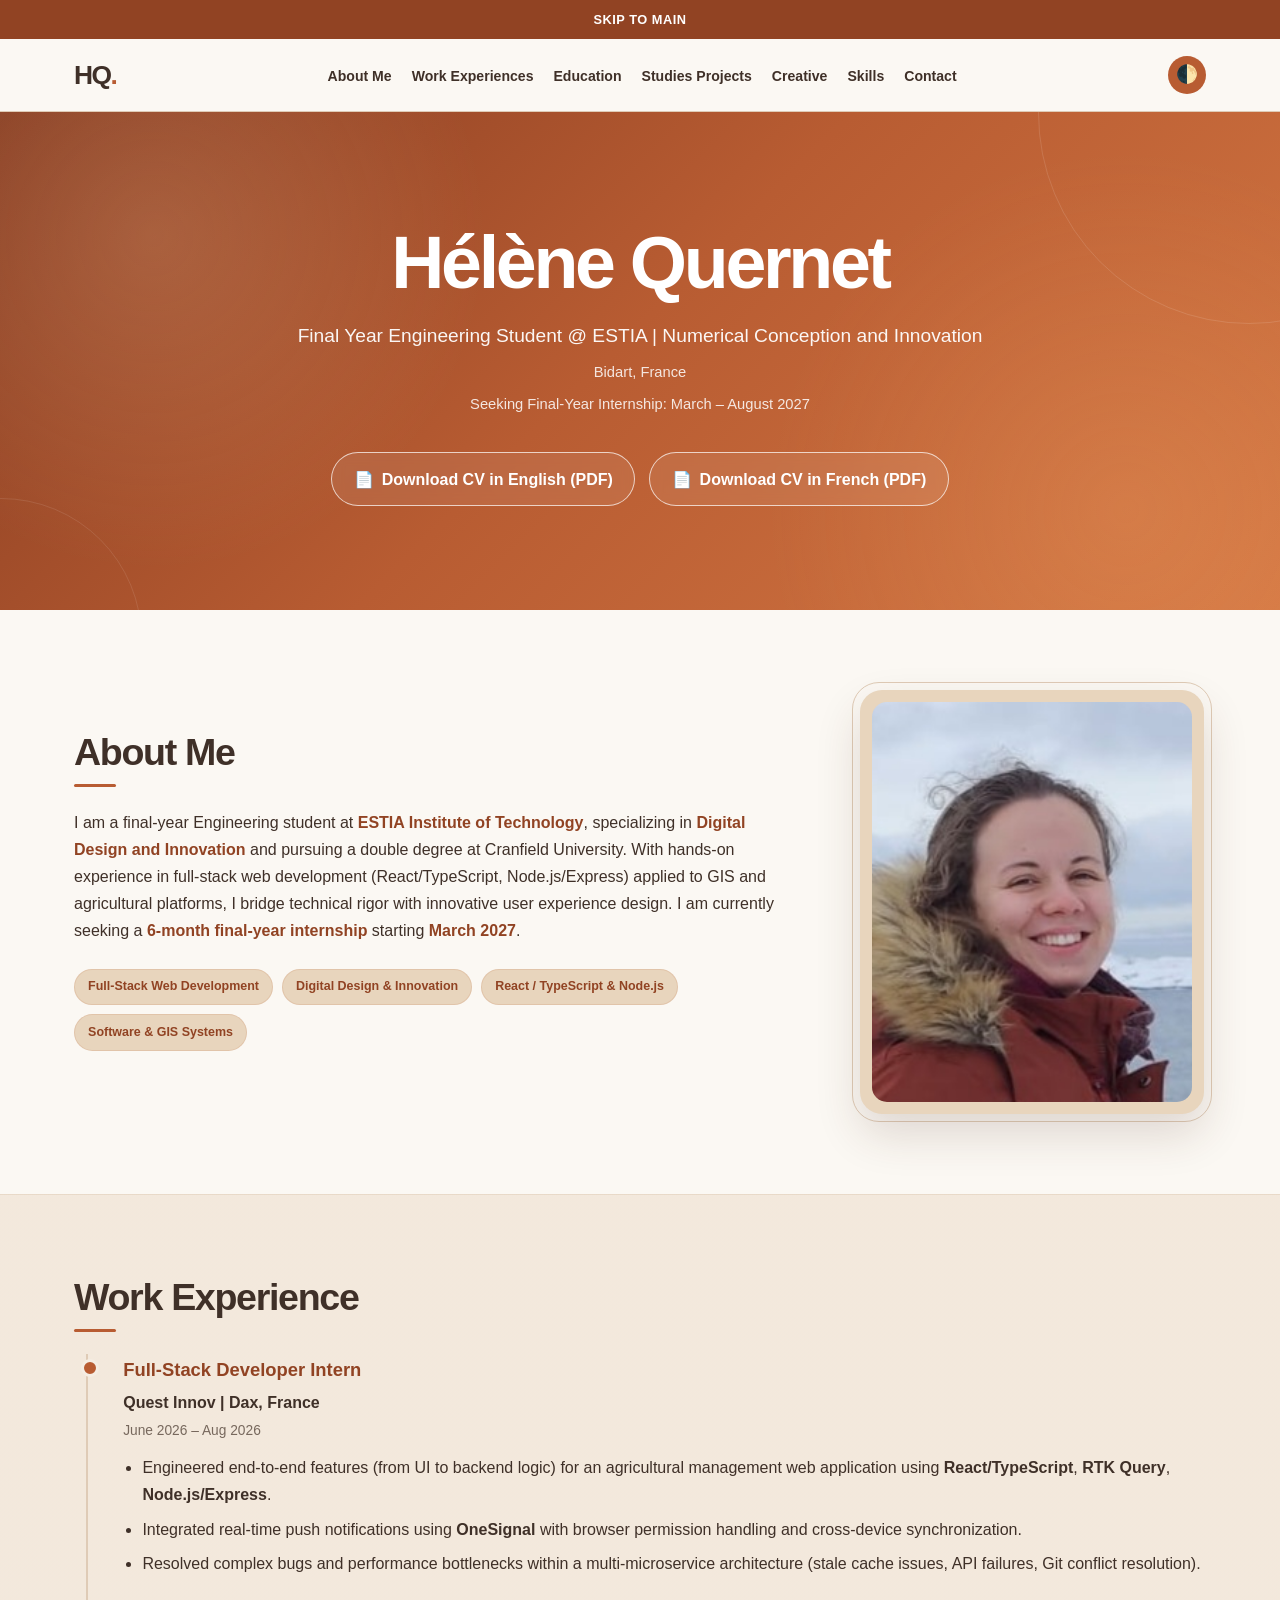
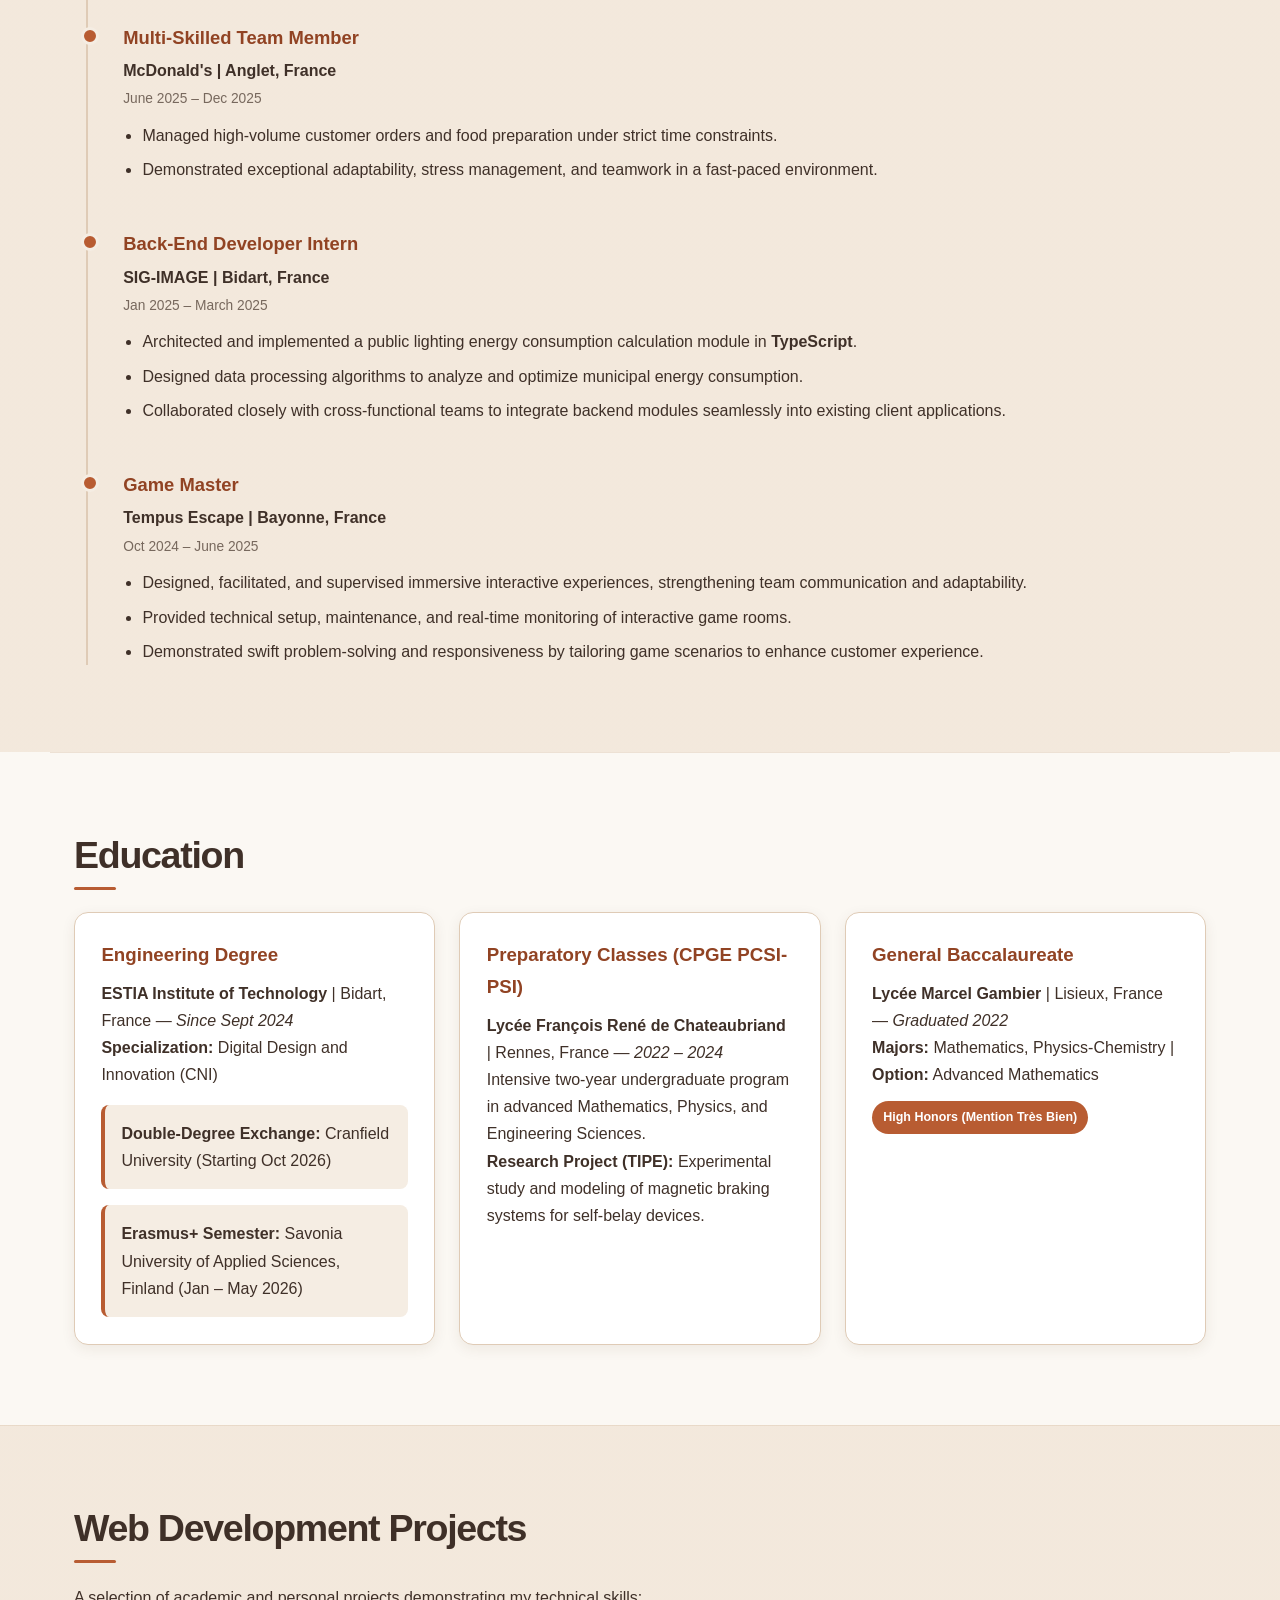
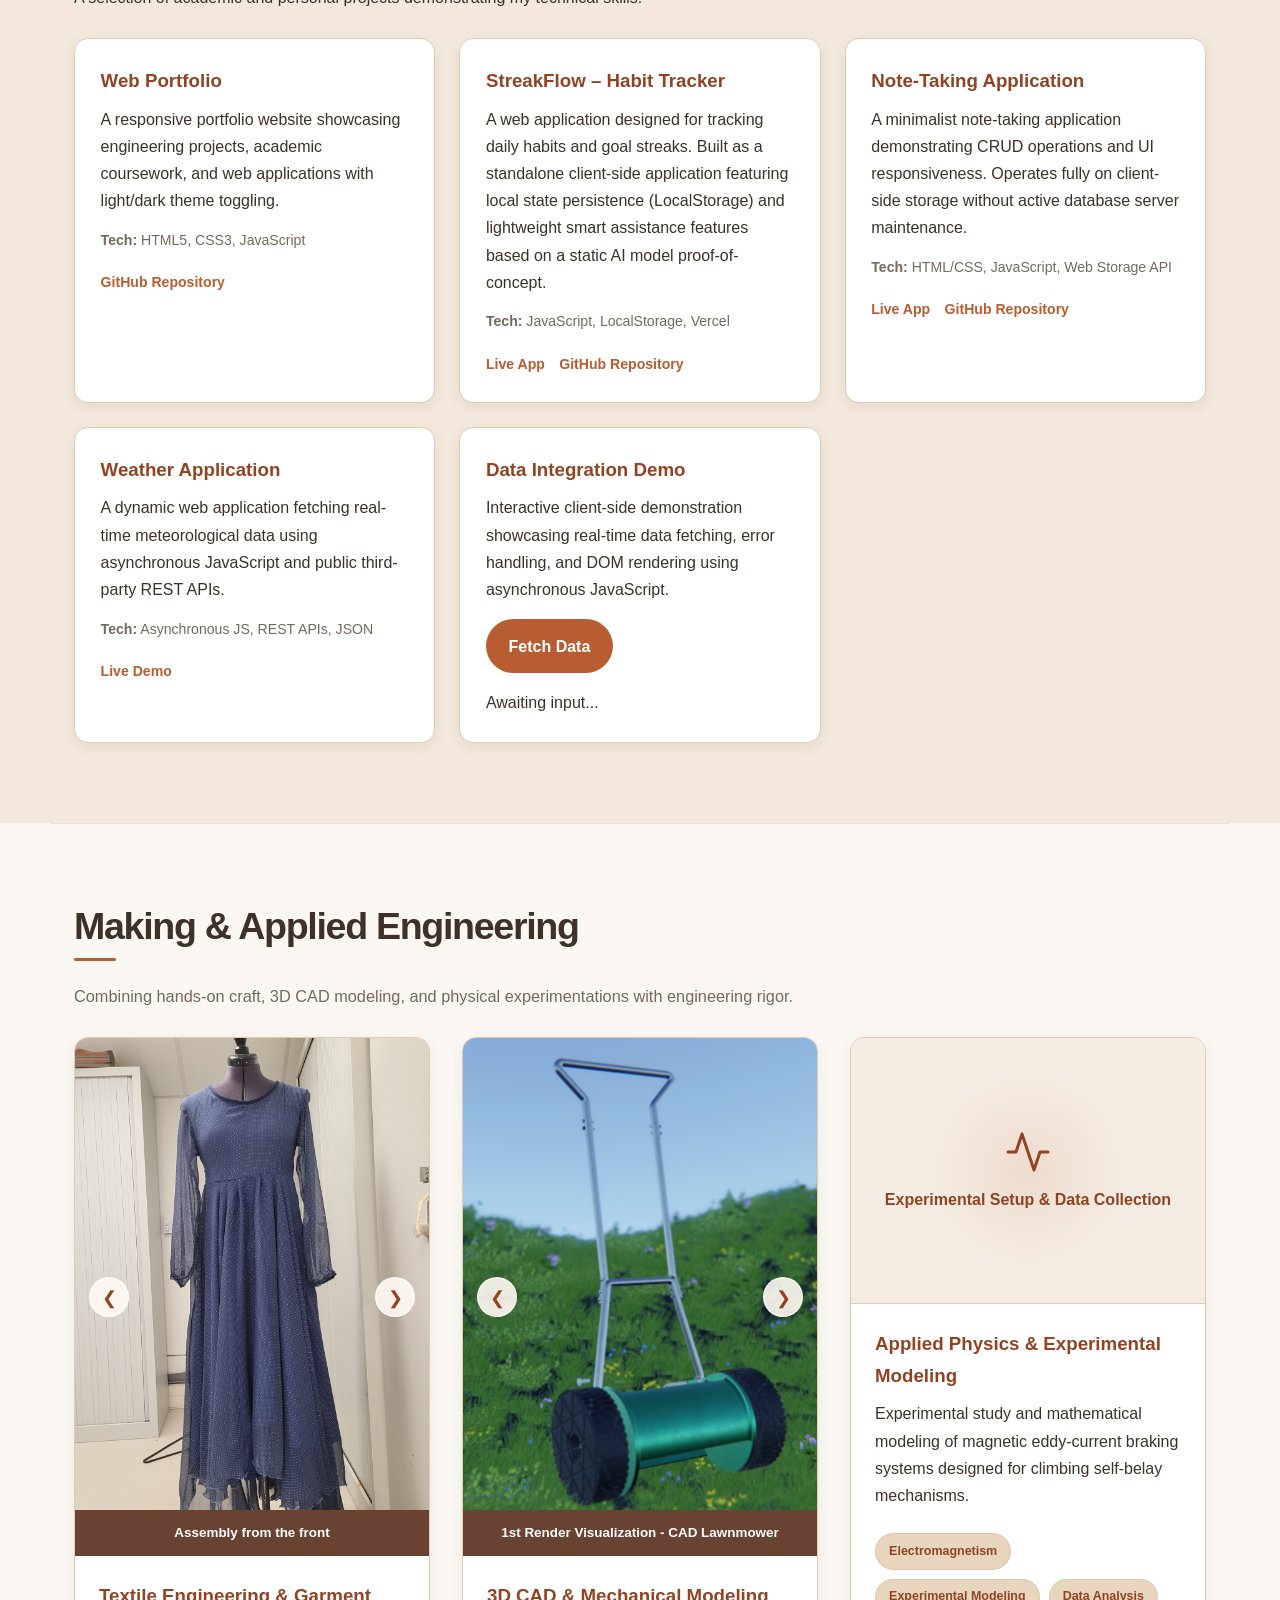
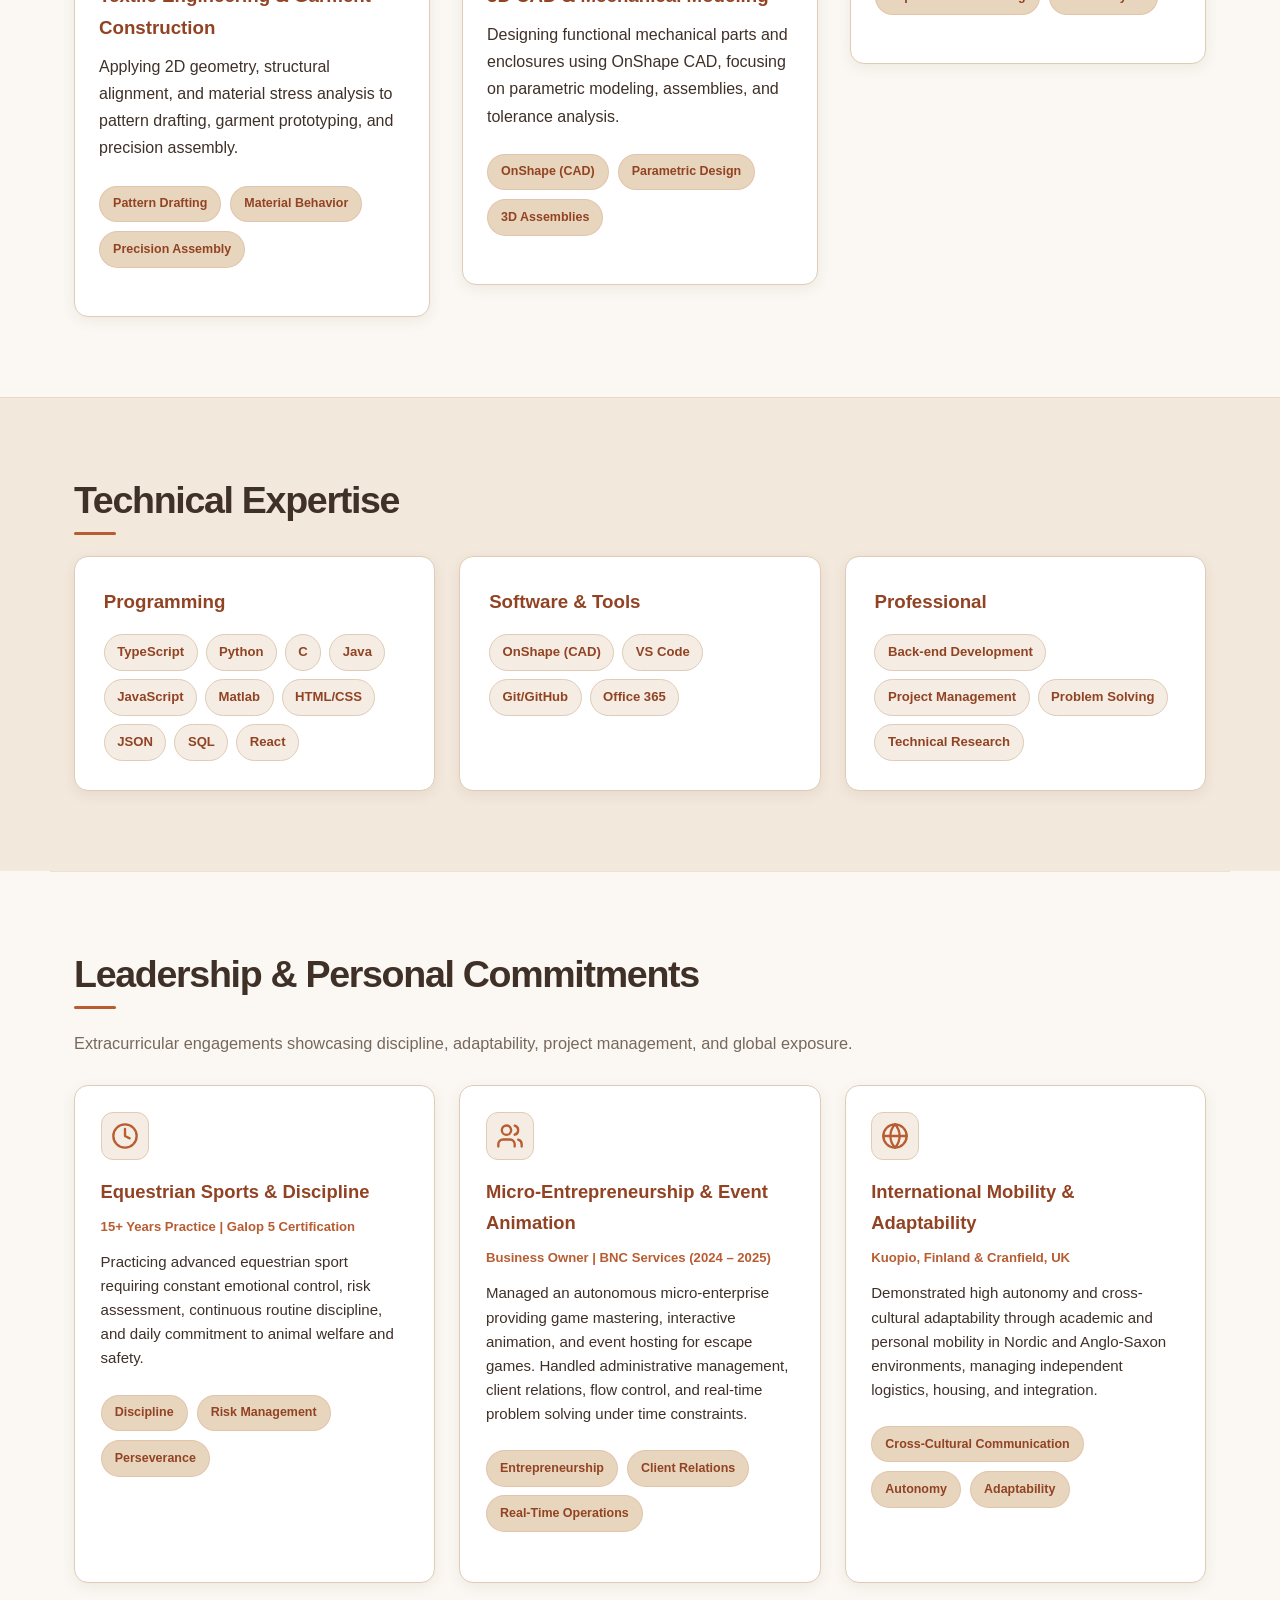
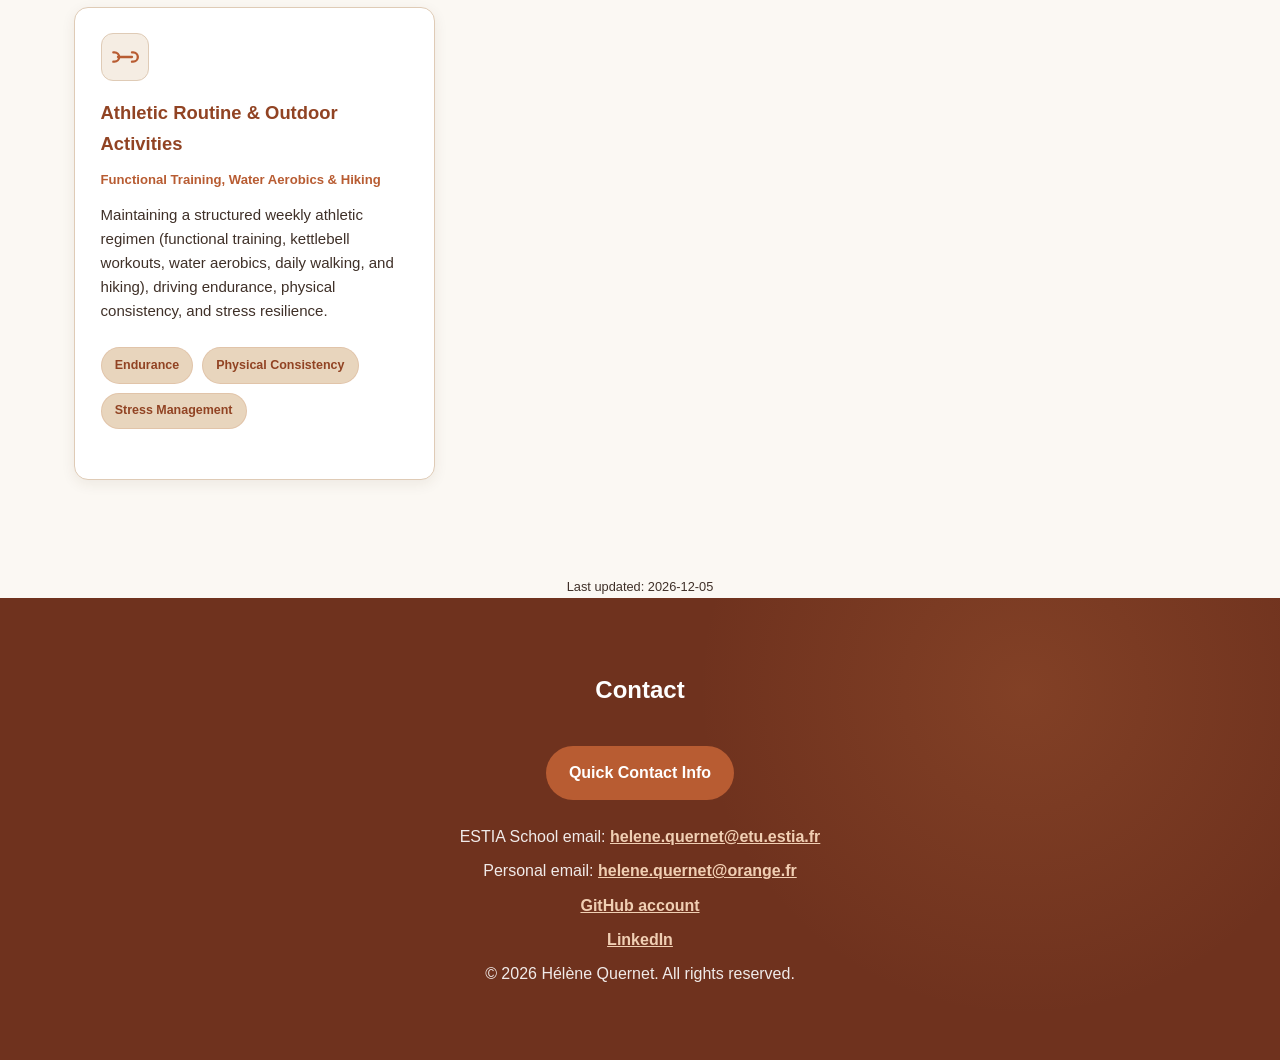
==== commit 36893fc2: "FIX on MAJ 2026_10_06" ====
--- a/index.html
+++ b/index.html
@@ -335,9 +335,10 @@
             </div>
         </section>
 
-        <!-- Skills Section Container -->
-        <section id="skills" class="bg-light container">
-            <!-- Dynamic skills injected here -->
+        <section id="skills" class="bg-light">
+            <div class="container" id="skills-container">
+                <!-- Dynamic skills injected here -->
+            </div>
         </section>
 
         <!-- Leadership & Personal Commitments Section -->
--- a/style.css
+++ b/style.css
@@ -314,15 +314,24 @@
    ========================================================= */
 
 .container {
+  width: 100%;
   max-width: 1180px;
   margin: 0 auto;
   padding: 5rem 1.5rem;
 }
 
 .bg-light {
+  width: 100%;
   background:
-    linear-gradient(rgba(232, 213, 189, 0.18), rgba(232, 213, 189, 0.18)),
+    linear-gradient(
+      rgba(232, 213, 189, 0.18),
+      rgba(232, 213, 189, 0.18)
+    ),
     var(--sand-light);
+}
+
+.bg-light > .container {
+  background: transparent;
 }
 
 section + section {
